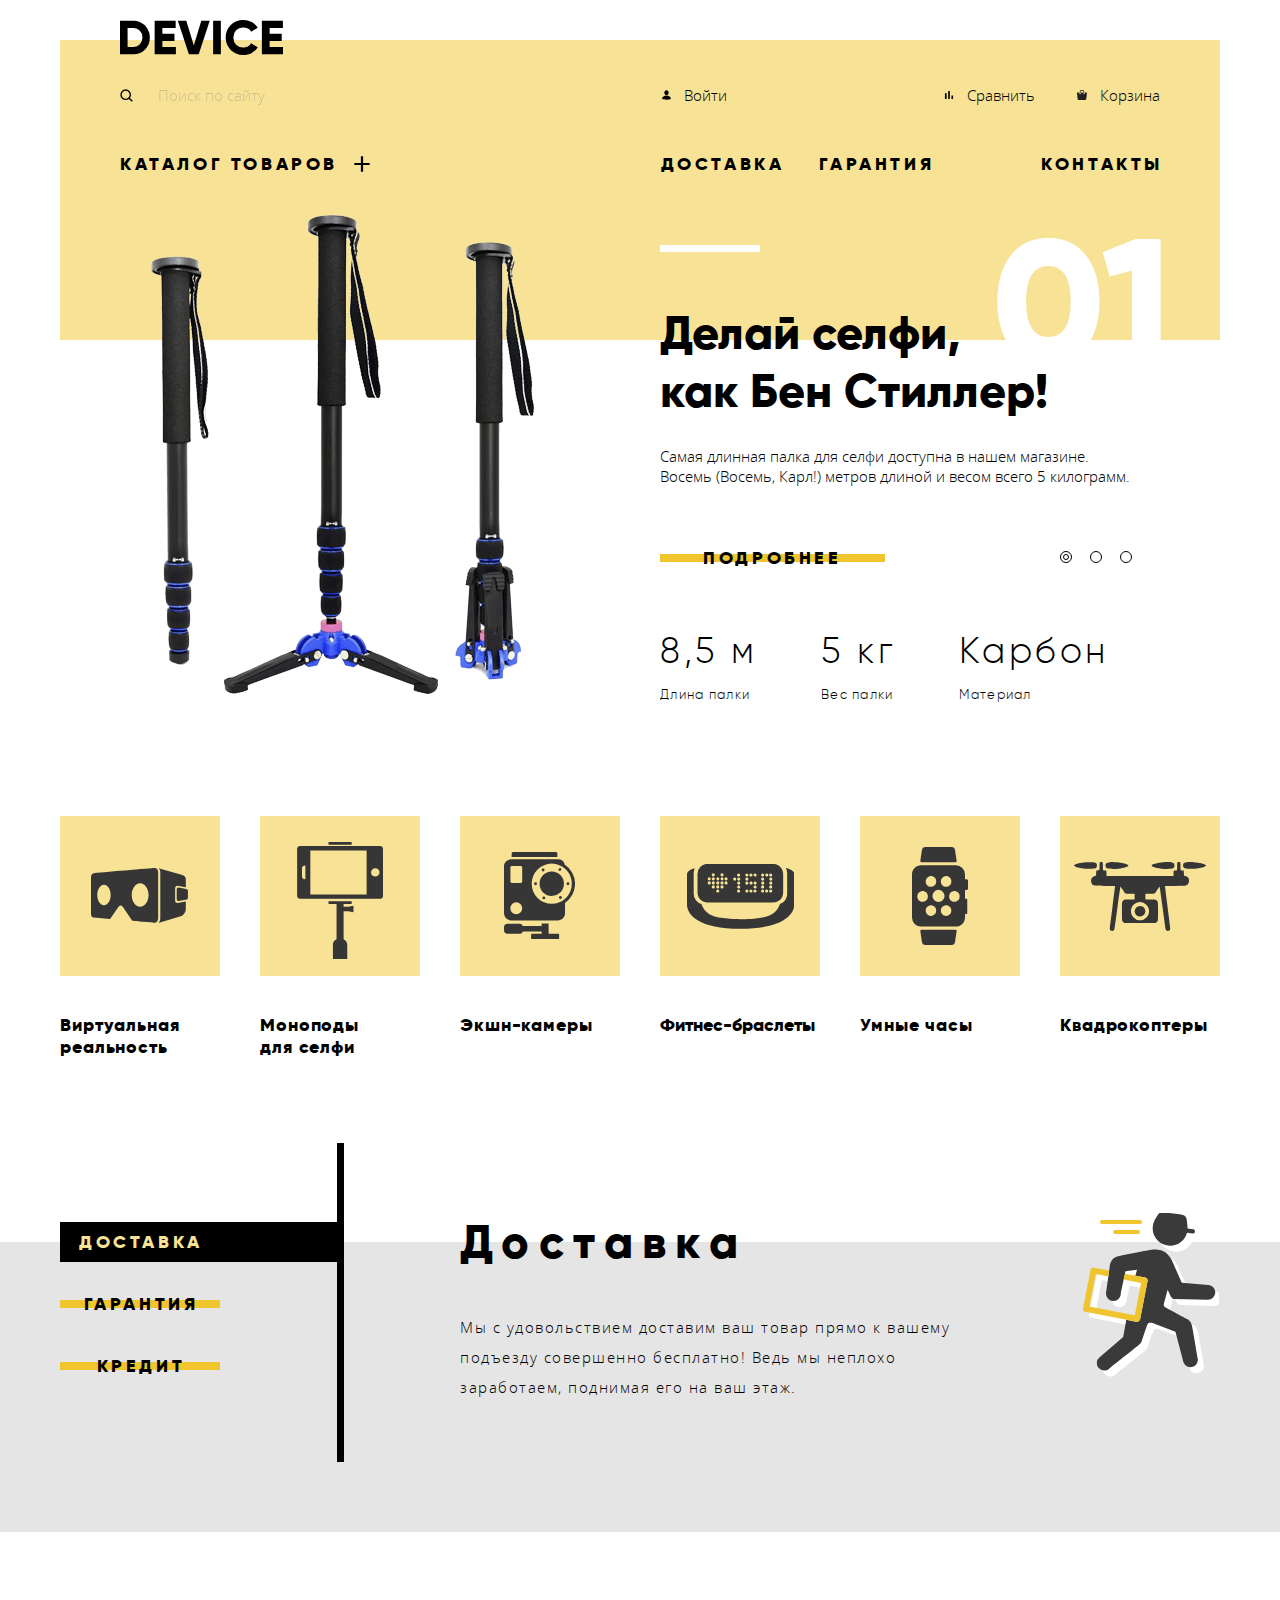
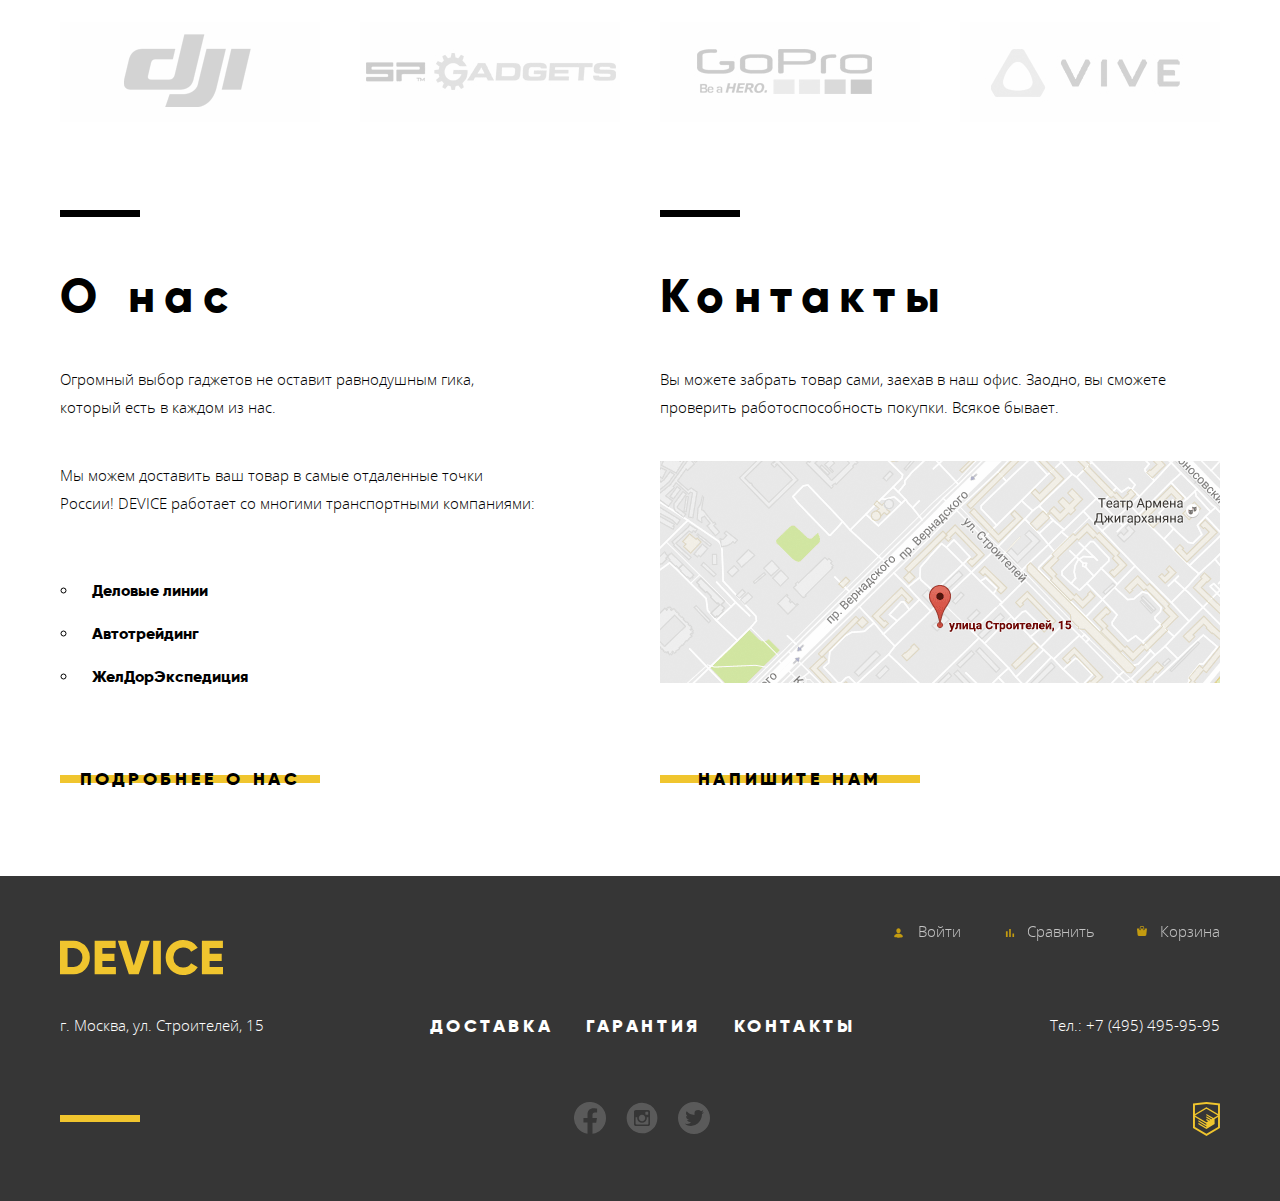
==== index.html @ b971802c "Меняет состояния и позиционирование ссылок профиля" ====
<!DOCTYPE html>
<html class="page" lang="ru">

<head>
  <meta charset="utf-8">
  <title>HTML Academy: Девайс</title>
  <link rel="stylesheet" href="css/normalize.css">
  <link rel="stylesheet" href="css/style.css">
</head>

<body class="page-body">
  <header class="main-header">
    <nav class="main-navigation container">
      <a class="main-header-logo"><svg xmlns="http://www.w3.org/2000/svg" width="163" height="35" fill="none"><path fill="#000" fill-rule="evenodd" d="M-.15.7v33.6h13.53a15.72 15.72 0 0 0 11.72-4.82 16.46 16.46 0 0 0 4.71-11.98A16.46 16.46 0 0 0 19.75 1.88 15.72 15.72 0 0 0 13.38.7H-.15zm7.73 26.21V8.09h5.8a8.65 8.65 0 0 1 6.5 2.57 9.4 9.4 0 0 1 2.5 6.84 9.4 9.4 0 0 1-2.5 6.84 8.64 8.64 0 0 1-6.5 2.57h-5.8zm34.8-5.95h12.08v-7.3H42.38V8.09h13.29V.7H34.65v33.6H55.9v-7.39H42.38v-5.95zM78.72 34.3L89.74.7H81.3l-7.5 24.72L66.3.7h-8.45l11.02 33.6h9.85zm14.4 0h7.74V.7h-7.73v33.6zm38.62-1.41a15.5 15.5 0 0 0 6.04-5.7l-6.67-3.83a7.48 7.48 0 0 1-3.16 3.02 9.87 9.87 0 0 1-4.67 1.1 9.6 9.6 0 0 1-7.17-2.73 9.91 9.91 0 0 1-2.69-7.25 9.93 9.93 0 0 1 2.69-7.25 9.6 9.6 0 0 1 7.17-2.74 9.9 9.9 0 0 1 4.64 1.08 7.59 7.59 0 0 1 3.2 3.05l6.66-3.84a15.87 15.87 0 0 0-6.09-5.69 17.42 17.42 0 0 0-8.4-2.08 17.12 17.12 0 0 0-17.6 17.47 17.12 17.12 0 0 0 17.59 17.47c2.95.03 5.86-.69 8.46-2.08zm17.88-11.93h12.08v-7.3h-12.08V8.09h13.29V.7h-21.03v33.6h21.27v-7.39h-13.53v-5.95z" clip-rule="evenodd"/></svg></a>
      <div class="main-navigation-wrapper">
        <form class="search-form" action="https://echo.htmlacademy.ru/" method="get">
          <label class="search-field" for="search-input"></label>
          <input class="search-form-input" type="search" name="search" id="search-input" placeholder="Поиск по сайту" autocomplete="on">
          <button class="search-form-button" type="submit">Найти</button>
        </form>
        <ul class="user-block">
          <li class="user-block-item"><a class="login-link" href="blank.html">Войти</a></li>
        </ul>
        <ul class="market-block">
          <li class="market-block-item"><a class="compare-link" href="blank.html">Сравнить</a></li>
          <li class="market-block-item"><a class="cart-link" href="blank.html">Корзина</a></li>
        </ul>
      </div>
      <ul class="site-navigation">
        <li class="site-navigation-item site-navigation-catalog">
          <a class="site-navigation-link" href="blank.html">Каталог товаров</a>
          <ul class="site-navigation-submenu">
            <li>
              <ul class="submenu-column">
                <li class="submenu-item"><a class="submenu-link" href="blank.html">Виртуальная реальность</a></li>
                <li class="submenu-item"><a class="submenu-link" href="catalog.html">Моноподы для селфи</a></li>
                <li class="submenu-item"><a class="submenu-link" href="blank.html">Экшн-камеры</a></li>
              </ul>
            </li>
            <li>
              <ul class="submenu-column">
                <li class="submenu-item"><a class="submenu-link" href="blank.html">Фитнес-браслеты</a></li>
                <li class="submenu-item"><a class="submenu-link" href="blank.html">Умные часы</a></li>
              </ul>
            </li>
            <li>
              <ul class="submenu-column">
                <li class="submenu-item"><a class="submenu-link" href="blank.html">Квадрокоптеры</a></li>
              </ul>
            </li>
          </ul>
        </li>
        <li class="site-navigation-item"><a class="site-navigation-link" href="blank.html">Доставка</a></li>
        <li class="site-navigation-item"><a class="site-navigation-link" href="blank.html">Гарантия</a></li>
        <li class="site-navigation-item"><a class="site-navigation-link" href="blank.html">Контакты</a></li>
      </ul>
    </nav>
  </header>
  <main>
    <h1 class="visually-hidden">Интернет-магазин «Девайс»</h1>
    <section class="promo-content container">
      <h2 class="visually-hidden">Промо-товары</h2>
      <ol class="promo-slider">
        <li class="promo-slider-item active">
          <div class="slider-image-wrapper">
            <img class="promo-slider-image slider-image-1" src="img/monopod.png" width="384" height="486" alt="Монопод для селфи чёрного цвета">
          </div>
          <div class="slider-item-info">
            <p class="promo-slider-title">Делай селфи,<br> как Бен Стиллер!</p>
            <p class="promo-slider-text">Самая длинная палка для селфи доступна в нашем магазине.<br>
              Восемь (Восемь, Карл!) метров длиной и весом всего 5 килограмм.</p>
            <a class="promo-slider-link button" href="blank.html">Подробнее</a>
            <dl class="promo-slider-specification">
              <dt class="specification-name">Длина палки</dt>
              <dd class="specification-value">8,5 м</dd>
              <dt class="specification-name">Вес палки</dt>
              <dd class="specification-value">5 кг</dd>
              <dt class="specification-name">Материал</dt> 
              <dd class="specification-value">Карбон</dd>
            </dl>
          </div>
        </li>
        <li class="promo-slider-item">
          <div class="slider-image-wrapper">
            <img class="promo-slider-image slider-image-2" src="img/fitness-tracker.png" width="345" height="485" alt="Фитнес-браслет с надписью «Я вижу, что ты снова ешь» на экране">
          </div>
          <div class="slider-item-info">
            <p class="promo-slider-title">Худеем<br> правильно!</p>
            <p class="promo-slider-text">Мотивирующие фитнес-браслеты помогут найти в себе силы<br> не пропускать занятия и соблюдать
              диету.</p>
            <a class="promo-slider-link button" href="blank.html">Подробнее</a>
            <dl class="promo-slider-specification">
              <dt class="specification-name">Без подзарядки</dt>
              <dd class="specification-value">48 часов</dd>
            </dl>
          </div>
        </li>
        <li class="promo-slider-item">
          <div class="slider-image-wrapper">
            <img class="promo-slider-image slider-image-3" src="img/quadcopter.png" width="526" height="334" alt="Квадрокоптер белого цвета оснащённый лазером">
          </div>
          <div class="slider-item-info">
            <p class="promo-slider-title">Порхает как бабочка,<br> жалит как пчела!</p>
            <p class="promo-slider-text">Этот обычный, на первый взгляд, квадрокоптер оснащен<br> мощным лазером, замаскированным под
              стандартную камеру.</p>
            <a class="promo-slider-link button" href="blank.html">Подробнее</a>
            <dl class="promo-slider-specification">
              <dt class="specification-name">Дальность полёта</dt>
              <dd class="specification-value">800 м</dd>
              <dt class="specification-name">Радиус поражения</dt>
              <dd class="specification-value">50 м</dd>
            </dl>
          </div>
        </li>
      </ol>
      <ul class="promo-slider-controls">
        <li><button class="current" type="button" aria-label="Первый слайд"></button></li>
        <li><button type="button" aria-label="Второй слайд"></button></li>
        <li><button type="button" aria-label="Третий слайд"></button></li>
      </ul>
    </section>
    <section class="categories container">
        <h2 class="visually-hidden">Категории товаров</h2>
        <ul class="categories-list">
          <li class="categories-item">
            <a class="categories-link link-vr" href="blank.html">
              <svg width="97" height="55" fill="none" xmlns="http://www.w3.org/2000/svg"><path d="M84.13 32.64V20c0-1.3 1.05-2.37 2.34-2.37l8.32 1.58v-8.19c0-2.35-1.7-3.43-4.2-4.26L67.4.18c1.62 1.39 1.9 2.04 1.9 4.4v45.2c0 2.36-.46 4.07-1.97 5.21l23.26-7.07c2.4-.83 4.2-4.21 4.2-6.57v-7.91l-8.32 1.57a2.35 2.35 0 0 1-2.34-2.37z" fill="#363636"/><path d="M95.13 20.98l-7.6-1.45c-1 0-1.82.83-1.82 1.86v9.86c0 1.03.81 1.86 1.82 1.86l7.6-1.43c1.15-.42 1.82-.83 1.82-1.86v-6.99c0-1.02-.76-1.5-1.82-1.85zM67.17 4.48c0-5.08-4.23-4.46-4.23-4.46S5.84 4.74 2.84 5.15C-.16 5.55 0 9.53 0 9.53v36.28c0 3.74 2.6 3.75 2.6 3.75l16.48 1.4L27.2 39.3s1.11-1.83 2.5-1.83c1.4 0 2.44 1.86 2.44 1.86l9.06 13.52s18.9 1.91 22.52 1.91c3.63 0 3.44-5.02 3.44-5.02V4.48zM12.98 37.2c-3.7 0-6.7-4.6-6.7-10.27 0-5.68 3-10.28 6.7-10.28s6.7 4.6 6.7 10.28c0 5.67-3 10.27-6.7 10.27zm36.16 1.43c-4.66 0-8.44-5.24-8.44-11.7 0-6.47 3.78-11.7 8.44-11.7s8.44 5.23 8.44 11.7c0 6.46-3.78 11.7-8.44 11.7z" fill="#363636"/></svg>
              Виртуальная реальность
            </a>
          </li>
          <li class="categories-item">
            <a class="categories-link link-monopod" href="catalog.html">
              <svg width="86" height="117" fill="none" xmlns="http://www.w3.org/2000/svg"><path d="M82.82 4.01H3.33A3.19 3.19 0 0 0 .14 7.2V53.6a3.19 3.19 0 0 0 3.19 3.2h79.5A3.19 3.19 0 0 0 86 53.6V7.2A3.19 3.19 0 0 0 82.82 4zM8.4 37.24h-.22a3.19 3.19 0 0 1-3.2-3.2v-7.28a3.19 3.19 0 0 1 3.2-3.18h.22v13.66zM69.62 52.4H13.34v-44h56.28v44zm8.78-17.86a4.15 4.15 0 1 1 0-8.29 4.15 4.15 0 0 1 0 8.3zM54.65 0H31.5v2.76h23.15V0zM46.6 64.86V61.9h8.05v-2.76H31.5v2.76h8.04v35.24a6.07 6.07 0 0 0-3.63 5.56V117h14.33v-14.3c0-2.5-1.5-4.63-3.63-5.56v-28h4.8l5.04 1.22v-6.71l-5.05 1.21h-4.8z" fill="#363636"/></svg>
              Моноподы<br> для селфи
            </a>
          </li>
          <li class="categories-item">
            <a class="categories-link link-camera" href="blank.html">
              <svg width="71" height="87" fill="none" xmlns="http://www.w3.org/2000/svg"><path d="M53.35 1.49c0-.74-.58-1.49-1.31-1.49H9.05c-.73 0-1.38.75-1.38 1.49v3.52h45.68V1.5zM54.2 81.8h-9.6V71.44h-6.95v2.5H18.77a3.49 3.49 0 0 0-3.18-2.15H3.56A3.59 3.59 0 0 0 0 75.31v3.02a3.55 3.55 0 0 0 3.56 3.48h12.03c1.52 0 2.8-.9 3.27-2.33h18.79v2.33h-9.52c-.53 0-1.01.44-1.01.97v3.17c0 .54.48 1.05 1.01 1.05H54.2c.53 0 .93-.51.93-1.05v-3.17c0-.53-.4-.97-.93-.97zM60.67 12.39a7.04 7.04 0 0 0-6.77-5.05H7.15A7.1 7.1 0 0 0 0 14.36v46.9a7.18 7.18 0 0 0 7.15 7.12h46.74c3.9 0 7.13-3.2 7.13-7.12V50.92a23.3 23.3 0 0 0-.36-38.52zM12.24 62.15a5.91 5.91 0 1 1 .02-11.82 5.91 5.91 0 0 1-.02 11.82zm5.96-32.6c0 .78-.64 1.42-1.42 1.42H7.84c-.78 0-1.42-.64-1.42-1.42V15.39c0-.79.64-1.43 1.42-1.43h8.94c.78 0 1.42.64 1.42 1.43v14.16zm29.56 22.3a20.1 20.1 0 0 1-20.05-20.12 20.1 20.1 0 0 1 20.05-20.12 20.1 20.1 0 0 1 20.06 20.13 20.1 20.1 0 0 1-20.06 20.12z" fill="#363636"/><path d="M47.76 43.96a12.2 12.2 0 0 0 12.19-12.23 12.2 12.2 0 0 0-12.19-12.22 12.2 12.2 0 0 0-12.19 12.22 12.2 12.2 0 0 0 12.2 12.23zM31.56 33.17a1.43 1.43 0 1 0 0-2.87 1.43 1.43 0 0 0 0 2.87zM63.96 33.17a1.43 1.43 0 1 0 0-2.87 1.43 1.43 0 0 0 0 2.87zM39.1 19.43a1.43 1.43 0 1 0 0-2.87 1.43 1.43 0 0 0 0 2.87zM56.41 46.91a1.43 1.43 0 1 0 0-2.86 1.43 1.43 0 0 0 0 2.86zM55.7 19a1.44 1.44 0 1 0 0-2.87 1.44 1.44 0 0 0 0 2.87zM39.83 47.34a1.43 1.43 0 1 0 0-2.87 1.43 1.43 0 0 0 0 2.87z" fill="#363636"/></svg>
              Экшн-камеры
            </a>
          </li>
          <li class="categories-item">
            <a class="categories-link link-fitness-tracker" href="blank.html">
              <svg width="107" height="65" fill="none" xmlns="http://www.w3.org/2000/svg"><path d="M98.97 4.07a10.4 10.4 0 0 1 1.2 4.82V30c0 4.62-3.09 8.53-7.24 9.9-1.33 4-3.78 7.86-8.05 10.44-8.68 5.23-31.12 4.83-31.2 4.83-.08 0-22.51.4-31.19-4.83a18.73 18.73 0 0 1-8.04-10.28 10.5 10.5 0 0 1-7.76-10.06V8.9c0-1.69.43-3.28 1.14-4.69C4.17 5.1 0 6.92 0 10.43v29.99c0 10.25 11.84 24.43 53.66 24.43 41.82 0 53.65-14.18 53.65-24.43V10.43c0-3.68-4.57-5.49-8.34-6.36z" fill="#363636"/><path d="M20.56 38.46h65.52c5.57 0 10.08-4.51 10.08-10.08V9.93c0-5.56-4.51-10.07-10.08-10.07H20.56A10.08 10.08 0 0 0 10.5 9.93v18.45c0 5.57 4.5 10.08 10.07 10.08zm63.13-29a1.57 1.57 0 1 1 0 3.15 1.57 1.57 0 0 1 0-3.14zm0 4.05a1.57 1.57 0 1 1 0 3.13 1.57 1.57 0 0 1 0-3.13zm0 4.04a1.57 1.57 0 1 1 0 3.13 1.57 1.57 0 0 1 0-3.13zm0 3.82a1.57 1.57 0 1 1 0 3.14 1.57 1.57 0 0 1 0-3.14zm0 4.04a1.57 1.57 0 1 1 0 3.14 1.57 1.57 0 0 1 0-3.14zM79.66 9.47a1.57 1.57 0 1 1 0 3.13 1.57 1.57 0 0 1 0-3.13zm0 15.94a1.57 1.57 0 1 1 0 3.14 1.57 1.57 0 0 1 0-3.14zM75.62 9.47a1.57 1.57 0 1 1 0 3.14 1.57 1.57 0 0 1 0-3.14zm0 4.04a1.57 1.57 0 1 1 0 3.14 1.57 1.57 0 0 1 0-3.14zm0 4.04a1.57 1.57 0 1 1 0 3.13 1.57 1.57 0 0 1 0-3.13zm0 3.82a1.57 1.57 0 1 1 0 3.14 1.57 1.57 0 0 1 0-3.14zm0 4.04a1.57 1.57 0 1 1 0 3.14 1.57 1.57 0 0 1 0-3.14zM67.96 9.47a1.57 1.57 0 1 1 0 3.13 1.57 1.57 0 0 1 0-3.13zm0 8.08a1.57 1.57 0 1 1 0 3.13 1.57 1.57 0 0 1 0-3.13zm0 3.88a1.57 1.57 0 1 1 0 3.13 1.57 1.57 0 0 1 0-3.13zm0 3.98a1.57 1.57 0 1 1 0 3.14 1.57 1.57 0 0 1 0-3.14zM63.94 9.47a1.57 1.57 0 1 1 0 3.14 1.57 1.57 0 0 1 0-3.14zm0 8.08a1.57 1.57 0 1 1 0 3.13 1.57 1.57 0 0 1 0-3.13zm0 7.86a1.57 1.57 0 1 1 0 3.14 1.57 1.57 0 0 1 0-3.14zM59.89 9.47a1.57 1.57 0 1 1 0 3.14 1.57 1.57 0 0 1 0-3.14zm0 4.04a1.57 1.57 0 1 1 0 3.14 1.57 1.57 0 0 1 0-3.14zm0 4.04a1.57 1.57 0 1 1 0 3.14 1.57 1.57 0 0 1 0-3.14zm0 7.86a1.57 1.57 0 1 1 0 3.14 1.57 1.57 0 0 1 0-3.14zm-8.3-15.94a1.57 1.57 0 1 1 0 3.14 1.57 1.57 0 0 1 0-3.14zm0 4.04a1.57 1.57 0 1 1 0 3.13 1.57 1.57 0 0 1 0-3.13zm0 4.04a1.57 1.57 0 1 1 0 3.13 1.57 1.57 0 0 1 0-3.13zm0 3.88a1.57 1.57 0 1 1 .01 3.13 1.57 1.57 0 0 1 0-3.13zm0 3.98a1.57 1.57 0 1 1 0 3.14 1.57 1.57 0 0 1 0-3.14zm-4.03-11.9a1.57 1.57 0 1 1 0 3.13 1.57 1.57 0 0 1 0-3.13zm-8.5-.21a1.57 1.57 0 1 1 0 3.14 1.57 1.57 0 0 1 0-3.15zm0 4.03a1.57 1.57 0 1 1 0 3.14 1.57 1.57 0 0 1 0-3.14zm-4.04-8.08a1.57 1.57 0 1 1 0 3.14 1.57 1.57 0 0 1 0-3.14zm0 4.04a1.57 1.57 0 1 1 0 3.14 1.57 1.57 0 0 1 0-3.13zm0 4.04a1.57 1.57 0 1 1 0 3.14 1.57 1.57 0 0 1 0-3.14zm0 4.04a1.57 1.57 0 1 1 0 3.14 1.57 1.57 0 0 1 0-3.14zm-4.26-8.08a1.57 1.57 0 1 1 0 3.14 1.57 1.57 0 0 1 0-3.13zm0 4.04a1.57 1.57 0 1 1 0 3.14 1.57 1.57 0 0 1 0-3.14zm0 4.04a1.57 1.57 0 1 1 0 3.14 1.57 1.57 0 0 1 0-3.14zm0 4.04a1.57 1.57 0 1 1 0 3.14 1.57 1.57 0 0 1 0-3.14zM26.3 9.25a1.57 1.57 0 1 1 0 3.15 1.57 1.57 0 0 1 0-3.15zm0 4.04a1.57 1.57 0 1 1 0 3.15 1.57 1.57 0 0 1 0-3.15zm0 4.04a1.57 1.57 0 1 1 0 3.14 1.57 1.57 0 0 1 0-3.14zm0 4.04a1.57 1.57 0 1 1 0 3.15 1.57 1.57 0 0 1 0-3.15zm-4.04-8.08a1.57 1.57 0 1 1 0 3.15 1.57 1.57 0 0 1 0-3.15zm0 4.04a1.57 1.57 0 1 1 0 3.14 1.57 1.57 0 0 1 0-3.14z" fill="#363636"/></svg>
              Фитнес-браслеты
            </a>
          </li>
          <li class="categories-item">
            <a class="categories-link link-smart-watch" href="blank.html">
              <svg width="56" height="98" fill="none" xmlns="http://www.w3.org/2000/svg"><path d="M54.5 32.2h-1.52v-4.64a9.16 9.16 0 0 0-9.08-9.19H9.08c-5 0-9.08 4.13-9.08 9.19v42.86a9.16 9.16 0 0 0 9.08 9.19H43.9c5 0 9.08-4.13 9.08-9.19v-3.41h1.52c.41 0 .75-.34.75-.76V52.47a.76.76 0 0 0-.76-.77h-1.51v-8.79h1.52c.83 0 1.5-.68 1.5-1.53v-7.65c0-.84-.67-1.53-1.5-1.53zm-20.42-3.11c2.93 0 5.3 2.4 5.3 5.36a5.33 5.33 0 0 1-5.3 5.35c-2.92 0-5.3-2.4-5.3-5.35a5.33 5.33 0 0 1 5.3-5.36zm-15.13 0c2.92 0 5.3 2.4 5.3 5.36a5.33 5.33 0 0 1-5.3 5.35c-2.93 0-5.3-2.4-5.3-5.35a5.33 5.33 0 0 1 5.3-5.36zM5.3 49.39a5.33 5.33 0 0 1 5.3-5.35c2.92 0 5.3 2.4 5.3 5.36a5.33 5.33 0 0 1-5.3 5.36c-2.93 0-5.3-2.4-5.3-5.36zm13.64 19.5c-2.92 0-5.3-2.4-5.3-5.35a5.33 5.33 0 0 1 5.3-5.36c2.93 0 5.3 2.4 5.3 5.36a5.33 5.33 0 0 1-5.3 5.35zm1.5-19.9a6.09 6.09 0 0 1 6.05-6.12 6.09 6.09 0 0 1 6.06 6.12 6.09 6.09 0 0 1-6.06 6.13 6.1 6.1 0 0 1-6.05-6.13zm13.64 19.9c-2.92 0-5.3-2.4-5.3-5.35a5.33 5.33 0 0 1 5.3-5.36c2.93 0 5.3 2.4 5.3 5.36a5.33 5.33 0 0 1-5.3 5.35zm8.3-14.13c-2.92 0-5.3-2.4-5.3-5.36a5.33 5.33 0 0 1 5.3-5.36c2.93 0 5.3 2.4 5.3 5.36a5.33 5.33 0 0 1-5.3 5.36zM9.65 15.31h33.68c.85 0 1.44-.68 1.3-1.51l-1.6-10.77A3.68 3.68 0 0 0 39.5 0H13.47a3.68 3.68 0 0 0-3.51 3.03L8.34 13.8c-.12.83.46 1.51 1.3 1.51zM43.33 82.67H9.65c-.85 0-1.43.68-1.3 1.52l1.6 10.76a3.68 3.68 0 0 0 3.52 3.03h26.04a3.68 3.68 0 0 0 3.51-3.02l1.62-10.77a1.28 1.28 0 0 0-1.3-1.52z" fill="#363636"/></svg>
              Умные часы
            </a>
          </li>
          <li class="categories-item">
            <a class="categories-link link-quadcopter" href="blank.html">
              <svg width="132" height="69" fill="none" xmlns="http://www.w3.org/2000/svg"><path d="M12.05.26C6.51.75 1.84 1.86.58 2.93c-.73.62-.73.62-.24 1.16C1 4.8 4.06 5.73 7.6 6.32c4 .67 12.51.7 13.72.05 1.22-.66 1.63-1.41 1.63-2.98 0-1.62-.62-2.41-2.22-2.85C19.27.15 14.94 0 12.05.26zM25.77.49c-.13.28-.25 2.1-.25 4.11 0 4.06.15 3.78-2.2 3.93l-1.03.08-.13 2.54-.12 2.55-1.2.28c-2.57.67-3.99 2.6-3.78 5.3.13 1.92 1.03 3.34 2.58 4.08 1.1.52 1.47.54 11.24.54 5.55 0 10.14.08 10.19.18.05.13-1.1 9.4-2.58 20.64-1.44 11.23-2.68 21-2.7 21.67C35.72 68 36.6 69 38.12 69c1.24 0 2.01-.64 2.32-1.9.13-.52 1.5-10.34 3.02-21.83a727.78 727.78 0 0 1 2.94-20.86c.1 0 1.08 1.4 2.2 3.13 2.93 4.63 2.4 4.32 7.63 4.32h4.36v5.63l-5.14.08c-4.72.07-5.2.12-5.88.61-1.57 1.16-1.62 1.42-1.62 10.98 0 9.53.02 9.79 1.52 11.05l.85.7H81.7l.85-.7c1.5-1.26 1.52-1.52 1.52-11.05 0-9.56-.05-9.82-1.63-10.98-.67-.49-1.16-.54-5.88-.61l-5.13-.08v-5.63h4.36c5.23 0 4.7.3 7.63-4.32a25.53 25.53 0 0 1 2.2-3.13c.07 0 1.42 9.4 2.94 20.86 1.52 11.5 2.89 21.31 3.01 21.83.31 1.26 1.09 1.9 2.33 1.9 1.52 0 2.4-1 2.34-2.62-.02-.67-1.26-10.44-2.7-21.67a903 903 0 0 1-2.58-20.64c.05-.1 4.64-.18 10.19-.18 9.77 0 10.13-.02 11.24-.54 1.55-.74 2.45-2.16 2.58-4.08a4.75 4.75 0 0 0-3.8-5.3L110 13.7l-.13-2.55-.13-2.54-1.03-.08c-2.34-.15-2.2.13-2.2-3.93 0-2-.12-3.83-.25-4.11-.2-.36-.54-.49-1.37-.49-.61 0-1.23.13-1.42.3-.2.21-.3 1.47-.3 3.94 0 2.47-.1 3.73-.31 3.93-.18.18-.9.31-1.65.31-1.63 0-1.66.05-1.66 3.11v2.29H32.48v-2.29c0-3.06-.02-3.1-1.65-3.1-.75 0-1.47-.14-1.65-.32-.2-.2-.31-1.46-.31-3.93s-.1-3.73-.3-3.93C28.37.13 27.75 0 27.13 0c-.82 0-1.16.13-1.37.49zM68.62 40.6c2.89.9 5.39 3.4 6.16 6.17.44 1.54.31 4.21-.28 5.78a10.23 10.23 0 0 1-4.57 4.94c-1.29.64-1.75.71-3.92.71-2.16 0-2.63-.07-3.92-.71a10.22 10.22 0 0 1-4.56-4.94c-.6-1.57-.73-4.24-.29-5.78a9.58 9.58 0 0 1 6.06-6.17 7.56 7.56 0 0 1 5.32 0z" fill="#363636"/><path d="M63.8 44.44c-2.04.92-3.51 3.65-3.07 5.73a5.43 5.43 0 0 0 8 3.7 5.3 5.3 0 0 0 2.44-5.78 5.38 5.38 0 0 0-5.16-4.14c-.64 0-1.62.23-2.22.49zM36.1.15c-3.93.67-4.52 1.14-4.52 3.45 0 1.82.46 2.41 2.27 2.95 1.55.47 7.17.52 10.5.13 6.86-.82 11.32-2.54 9.7-3.75-1.27-.9-4.9-1.88-9.06-2.39-2.47-.3-8-.54-8.9-.39zM89.48.26c-6.31.59-11.86 2.08-11.86 3.18 0 1.73 7.84 3.47 15.63 3.5 5.8 0 7.2-.64 7.2-3.34 0-1.83-.62-2.62-2.38-3.09C96.42.11 92.4 0 89.48.26zM112.78.28c-1.78.23-3.02.77-3.43 1.5-.4.76-.31 2.9.15 3.57.93 1.3 1.65 1.46 7.07 1.46 3.66 0 5.8-.13 7.87-.49 3.53-.59 6.6-1.51 7.24-2.23.5-.54.5-.54-.23-1.16-1.34-1.13-5.96-2.18-11.92-2.67-3.48-.29-4.48-.29-6.75.02z" fill="#363636"/></svg>
              Квадрокоптеры
            </a>
          </li>
        </ul>
    </section>
    <section class="services">
        <div class="services-inner">
          <h2 class="visually-hidden">Услуги</h2>
          <ul class="services-slider">
            <li class="services-slider-item item-delivery active">
              <h3 class="service-title content-title">Доставка</h3>
              <p class="service-description">Мы с удовольствием доставим ваш товар прямо к вашему <br> подъезду совершенно
                бесплатно! Ведь мы неплохо <br> заработаем, поднимая его на ваш этаж.</p>
            </li>
            <li class="services-slider-item item-warranty">
              <h3 class="service-title content-title">Гарантия</h3>
              <p class="service-description">Если из-за возгорания купленного у нас товара у вас сгорит дом — не
                переживайте, мы выдадим вам новый.<br> Товар, не дом, конечно же.</p>
            </li>
            <li class="services-slider-item item-credit">
              <h3 class="service-title content-title">Кредит</h3>
              <p class="service-description">Залезть в долговую яму стало проще! Кредитные консультанты подберут для вас
                наиболее выгодные<br> условия кредита. Выгодные для нашего банка, разумеется.</p>
            </li>
          </ul>
          <ul class="services-controls">
            <li class="services-controls-item controls-item-current"><button class="button services-controls-button" type="button">Доставка</button></li>
            <li class="services-controls-item"><button class="button services-controls-button" type="button">Гарантия</button></li>
            <li class="services-controls-item"><button class="button services-controls-button" type="button">Кредит</button></li>
          </ul>
        </div>
    </section>
    <section class="brands">
      <div class="container">
        <h2 class="visually-hidden">Производители</h2>
        <ul class="brands-list">
          <li class="brands-item"><a class="brands-link" href="https://www.dji.com"><img src="img/logo-dgi.png" width="260" height="100" alt="Перейти на сайт компании DJI"></a></li>
          <li class="brands-item"><a class="brands-link" href="http://www.sp-gadgets.com"><img src="img/logo-spgadget.png" width="260" height="100" alt="Перейти на сайт компании SP Gadgets"></a></li>
          <li class="brands-item"><a class="brands-link" href="https://gopro.ru"><img src="img/logo-gopro.png" width="260" height="100" alt="Перейти на сайт компании Go Pro"></a></li>
          <li class="brands-item"><a class="brands-link" href="https://www.vive.com"><img src="img/logo-vive.png" width="260" height="100" alt="Перейти на сайт компании Vive"></a></li>
        </ul>
      </div>
    </section>
    <div class="container index-content">
      <section class="about-us">
        <h2 class="about-us-title content-title">О нас</h2>
        <p class="about-us-info">Огромный выбор гаджетов не оставит равнодушным гика,<br> который есть в каждом из нас.</p>
        <p class="about-us-info">Мы можем доставить ваш товар в самые отдаленные точки<br> России! DEVICE работает со многими транспортными
          компаниями:</p>
        <ul class="about-us-list content-list">
          <li class="about-us-list-item">Деловые линии</li>
          <li class="about-us-list-item">Автотрейдинг</li>
          <li class="about-us-list-item">ЖелДорЭкспедиция</li>
        </ul>
        <a class="about-us-link button" href="blank.html">Подробнее о нас</a>
      </section>
      <section class="contacts">
        <h2 class="contacts-title content-title">Контакты</h2>
        <p class="contacts-info">Вы можете забрать товар сами, заехав в наш офис. Заодно, вы сможете проверить работоспособность покупки. Всякое
          бывает.</p>
        <a class="contacts-map-link" href="https://goo.gl/maps/GNsko2cCmwdUMsfz7">
          <img class="contacts-map-image" src="img/map-image.png" width="560" height="222" alt="Офис компании на карте: город Москва, улица Строителей, 15"></a>
        <a class="contacts-link button" href="blank.html">Напишите нам</a>
      </section>
    </div>
  </main>
  <footer class="page-footer main-footer">
    <div class="container">
      <a class="main-footer-logo"><svg xmlns="http://www.w3.org/2000/svg" width="163" height="35" fill="none"><path fill="#000" fill-rule="evenodd" d="M-.15.7v33.6h13.53a15.72 15.72 0 0 0 11.72-4.82 16.46 16.46 0 0 0 4.71-11.98A16.46 16.46 0 0 0 19.75 1.88 15.72 15.72 0 0 0 13.38.7H-.15zm7.73 26.21V8.09h5.8a8.65 8.65 0 0 1 6.5 2.57 9.4 9.4 0 0 1 2.5 6.84 9.4 9.4 0 0 1-2.5 6.84 8.64 8.64 0 0 1-6.5 2.57h-5.8zm34.8-5.95h12.08v-7.3H42.38V8.09h13.29V.7H34.65v33.6H55.9v-7.39H42.38v-5.95zM78.72 34.3L89.74.7H81.3l-7.5 24.72L66.3.7h-8.45l11.02 33.6h9.85zm14.4 0h7.74V.7h-7.73v33.6zm38.62-1.41a15.5 15.5 0 0 0 6.04-5.7l-6.67-3.83a7.48 7.48 0 0 1-3.16 3.02 9.87 9.87 0 0 1-4.67 1.1 9.6 9.6 0 0 1-7.17-2.73 9.91 9.91 0 0 1-2.69-7.25 9.93 9.93 0 0 1 2.69-7.25 9.6 9.6 0 0 1 7.17-2.74 9.9 9.9 0 0 1 4.64 1.08 7.59 7.59 0 0 1 3.2 3.05l6.66-3.84a15.87 15.87 0 0 0-6.09-5.69 17.42 17.42 0 0 0-8.4-2.08 17.12 17.12 0 0 0-17.6 17.47 17.12 17.12 0 0 0 17.59 17.47c2.95.03 5.86-.69 8.46-2.08zm17.88-11.93h12.08v-7.3h-12.08V8.09h13.29V.7h-21.03v33.6h21.27v-7.39h-13.53v-5.95z" clip-rule="evenodd"/></svg></a>
      <ul class="user-block main-footer-user-block">
        <li class="user-block-item"><a class="login-link" href="blank.html">Войти</a></li>
      </ul>
      <ul class="market-block main-footer-market-block">
        <li class="market-block-item"><a class="compare-link" href="blank.html">Сравнить</a></li>
        <li class="market-block-item"><a class="cart-link" href="blank.html">Корзина</a></li>
      </ul>
      <p class="footer-address">г. Москва, ул. Строителей, 15</p>
      <ul class="footer-navigation">
        <li class="footer-navigation-item"><a class="footer-navigation-link" href="blank.html">Доставка</a></li>
        <li class="footer-navigation-item"><a class="footer-navigation-link" href="blank.html">Гарантия</a></li>
        <li class="footer-navigation-item"><a class="footer-navigation-link" href="blank.html">Контакты</a></li>
      </ul>
      <a class="footer-phone" href="tel:+74954959595">Тел.: +7 (495) 495-95-95</a>
      <ul class="footer-social">
        <li class="footer-social-item"><a class="footer-social-link social-link-facebook" href="https://www.facebook.com/htmlacademy"><span class="visually-hidden">Фейсбук</span></a></li>
        <li class="footer-social-item"><a class="footer-social-link social-link-instagram" href="https://www.instagram.com/htmlacademy"><span class="visually-hidden">Инстаграм</span></a></li>
        <li class="footer-social-item"><a class="footer-social-link social-link-twitter" href="https://twitter.com/htmlacademy_ru"><span class="visually-hidden">Твитер</span></a></li>
      </ul>
      <p class="footer-copyright">
        <a class="footer-copyright-link" href="https://htmlacademy.ru/intensive/htmlcss"><img class="footer-copyright-image" src="img/logo-html-academy.svg" width="27" height="34" alt="Логотип HTML Academy"></a>
      </p>
    </div>
  </footer>
  <section class="modal-map modal">
    <h2 class="visually-hidden">Как до нас добраться</h2>
    <iframe src="https://www.google.com/maps/embed?pb=!1m18!1m12!1m3!1d2249.1125488779976!2d37.52742931592807!3d55.687030980535816!2m3!1f0!2f0!3f0!3m2!1i1024!2i768!4f13.1!3m3!1m2!1s0x46b54cf65f5c8955%3A0x694710ccd55501e!2z0YPQuy4g0KHRgtGA0L7QuNGC0LXQu9C10LksIDE1LCDQnNC-0YHQutCy0LAsIDExOTMxMQ!5e0!3m2!1sru!2sru!4v1602506945218!5m2!1sru!2sru" width="960" height="560" aria-hidden="false" tabindex="0" title="Офис компании на карте: город Москва, улица Строителей, 15"></iframe>
    <button class="modal-close" type="button" aria-label="Закрыть" title="Закрыть"></button>
  </section>
  <section class="modal-feedback modal">
    <h2 class="visually-hidden">Обратная связь</h2>
    <form action="https://echo.htmlacademy.ru" class="feedback-form">
      <p class="feedback-item">
        <label class="feedback-name-field" for="feedback-name">Ваше имя:
          <input class="feedback-input" id="feedback-name" name="name" type="text" placeholder="Имя Фамилия">
        </label>
        <label class="feedback-email-field" for="feedback-email">Ваш e-mail:
          <input class="feedback-input" id="feedback-email" name="e-mail" type="email" placeholder="email@example.com">
        </label>
      </p>
      <p class="feedback-item">
        <label class="feedback-textarea-field" for="feedback-message">Текст письма:
          <textarea class="feedback-textarea" name="message" id="feedback-message" placeholder="В свободной форме"></textarea>
        </label>
      </p>
      <button class="button button-submit" type="submit">Отправить</button>
    </form>
    <button class="modal-close" type="button" aria-label="Закрыть" title="Закрыть"></button>
  </section>
</body>

</html>
---- css/style.css ----
@font-face {
  font-family: 'Open Sans';
  font-style: normal;
  font-weight: 300;
  src: local('Open Sans'), local('Open Sans Light'),
  url(../fonts/opensanslight.woff2) format('woff2'),
  url(../fonts/opensanslight.woff) format('woff');
}

@font-face {
  font-family: 'Open Sans';
  font-style: normal;
  font-weight: 400;
  src: local('Open Sans'), local('Open Sans Regular'),
  url(../fonts/opensans.woff2) format('woff2'),
  url(../fonts/opensans.woff) format('woff');
}

@font-face {
  font-family: 'Gilroy';
  font-style: normal;
  font-weight: 300;
  src: local('Gilroy'), local('Gilroy-Light'),
  url(../fonts/gilroylight.woff2) format('woff2'),
  url(../fonts/gilroylight.woff) format('woff');
}

@font-face {
  font-family: 'Gilroy';
  font-style: normal;
  font-weight: 800;
  src: local('Gilroy'), local('Gilroy-ExtraBold'),
  url(../fonts/gilroyextrabold.woff2) format('woff2'),
  url(../fonts/gilroyextrabold.woff) format('woff');
}

:root {
  --basic-black: #000000;
  --basic-dark: #363636;
  --basic-white: #ffffff;
  --basic-grey: #464646;
  --basic-half-grey: #7e7e7e;
  --basic-grey-light: #e5e5e5;
  --special-yellow: #f7e296;
  --special-green: #91c92f;
  --special-yellow-dark: #f0c52e;
  --special-pink: #f6dada;
  --special-black-active: rgba(0, 0, 0, .3);
  --special-black-scale: rgba(0, 0, 0, .2);
  --special-black-shadow: rgba(0, 0, 0, 0.15);
  --special-grey: #ebebeb;
  --special-grey-toggle: #c4c4c4;
  --special-grey-hover: #d9d9d9;
  --special-grey-light: #dcdcdc;
  --special-grey-input: #f2f2f2;
  --font-family-gilroy: 'Gilroy', 'Arial', sans-serif;
  --font-family-opensans: 'Open Sans', 'Arial', sans-serif;
}

.visually-hidden {
  position: absolute;
  width: 1px;
  height: 1px;
  margin: -1px;
  border: 0;
  padding: 0;
  white-space: nowrap;
  clip-path: inset(100%);
  clip: rect(0, 0, 0, 0);
  overflow: hidden;
}

.page {
  height: 100%; 
}

.page-body {
  display: grid;
  grid-template-rows: min-content 1fr min-content;
  align-content: start;
  min-width: 1200px;
  max-width: 100%;
  min-height: 100%;
  margin: 0;
  padding: 0;
  font-family: var(--font-family-opensans);
  font-weight: 300;
  font-size: 15px;
  line-height: 28px;
  color: var(--basic-black);
  background-color: var(--basic-white);
}

a {
  text-decoration: none;
  color: inherit;
}

img {
  display: block;
  max-width: 100%;
  height: auto;
}

.container {
  width: 1160px;
  margin: 0 auto;
  padding: 0 20px;
}

.content-title {
  margin: 0;
  font-family: var(--font-family-gilroy);
  font-weight: 800;
  font-size: 47px;
  line-height: 58px;
  letter-spacing: 0.2em;
}

.content-list {
  margin: 0;
  padding: 0;
  font-family: var(--font-family-gilroy);
  font-weight: 800;
  font-size: 16px;
}

.active {
  display: block;
}

.main-navigation {
  padding: 0;
  padding-top: 20px;
  padding-bottom: 31px;
  background: linear-gradient(var(--basic-white) 40px, var(--special-yellow) 40px);
}

.inner-page .main-header {
  margin-bottom: 34px;
}

.inner-page .main-navigation {
  padding-bottom: 48px;
}

.main-navigation-wrapper {
  display: flex;
  align-items: center;
  padding: 0 60px;
}

.main-header-logo {
  display: block;
  width: 163px;
  height: 35px;
  margin-left: 60px;
  margin-bottom: 15px;
}

.main-header-logo[href]:hover,
.main-header-logo[href]:focus,
.main-footer-logo[href]:hover,
.main-footer-logo[href]:focus {
  opacity: 0.6;
}

.main-header-logo[href]:active,
.main-footer-logo[href]:active {
  opacity: 0.3;
}

.site-navigation {
  display: flex;
  justify-content: flex-end;
  flex-wrap: wrap;
  margin: 0;
  margin-top: 30px;
  padding: 0 60px;
  padding-right: 57px;
  list-style: none;
  text-transform: uppercase;
}

.site-navigation-item {
  margin-left: 35px;
}

.site-navigation-item:last-child {
  margin-left: 107px;
}

.site-navigation-catalog {
  position: relative;
  margin-right: auto;
  margin-left: 0;
  z-index: 2;
}

.site-navigation-catalog a {
  position: relative;
  padding-right: 38px;
}

.site-navigation-catalog .site-navigation-link::after {
  content: '';
  position: absolute;
  right: 0;
  width: 22px;
  height: 100%;
  background-image: url(../img/icon-plus.svg);
  background-repeat: no-repeat;
  background-position: 0 6px;
}

.site-navigation-submenu {
  position: absolute;
  left: -60px;
  width: 1040px;
  display: none;
  grid-template-columns: repeat(3, max-content);
  min-height: 134px;
  padding: 0  60px;
  padding-top: 9px;
  line-height: 20px;
  list-style: none;
  text-transform: none;
  background-color: var(--special-yellow);
}

.submenu-column {
  padding: 0;
  list-style: none;
}

.submenu-item {
  margin-right: 64px;
  margin-bottom: 16px;
}

.site-navigation-catalog:focus-within .site-navigation-submenu,
.site-navigation-catalog:hover .site-navigation-submenu,
.site-navigation-link:hover + .site-navigation-submenu,
.site-navigation-link:focus + .site-navigation-submenu  {
  display: grid;
}

.site-navigation-link {
  font-family: var(--font-family-gilroy);
  font-size: 18px;
  line-height: 22px;
  font-weight: 800;
  letter-spacing: 0.2em;
}

.site-navigation-link[href]:hover,
.site-navigation-link[href]:focus,
.submenu-link[href]:hover,
.submenu-link[href]:focus {
  opacity: 0.6;
}

.site-navigation-link[href]:active,
.submenu-link[href]:active  {
  opacity: 0.3;
}

.search-form {
  display: flex;
  min-height: 50px;
  margin-right: auto;
}

.search-form-input {
  width: 360px;
  padding: 0;
  padding-left: 38px;
  border: 0;
  outline: none;
  font-family: var(--font-family-opensans);
  font-weight: 300;
  font-size: 15px;
  line-height: 20px;
  color: var(--basic-black);
  background-color: transparent;
  opacity: 0.3;
}

.search-field {
  position: relative;
  min-height: 50px;
}

.search-field::before {
  content: '';
  position: absolute;
  top: 0;
  left: 0;
  width: 38px;
  height: 100%;
  background-image: url(../img/icon-search.svg);
  background-repeat: no-repeat;
  background-position: 0 center;
}

.search-form-input:hover {
  opacity: 0.6;
}

.search-form:focus-within .search-form-input {
  border-bottom: 2px solid var(--basic-black);
  opacity: 1;
}

.search-form-button {
  width: 80px;
  font-family: var(--font-family-opensans);
  font-weight: 300;
  font-size: 15px;
  line-height: 20px;
  text-transform: uppercase;
  border: 2px solid var(--basic-black);
  outline: none;
  background-color: transparent;
  opacity: 0;
  cursor: pointer;
}

.search-form-input:focus ~ .search-form-button,
.search-form-button:focus,
.search-form-button:active {
  opacity: 1;;
}

.search-form-button:hover,
.search-form-button:focus {
  color: var(--basic-white);
  background-color: var(--basic-black);
}

.search-form-button:active {
  color: var(--basic-grey);
  background-color: var(--basic-black);
}

.user-block,
.market-block {
  display: flex;
  flex-wrap: wrap;
  margin: 0;
  padding: 0;
  line-height: 20px;
  list-style: none;
}

.user-block-item:not(:last-child) {
  margin-right: 20px;
}

.inner-page .user-block {
  margin-right: 63px;
}

.user-block {
  justify-content: space-between;
  margin-right: 214px;
}

.logout-link {
  padding: 0;
  opacity: 0.3;
}

.market-block {
  justify-content: space-between;
  justify-self: end;
  width: 219px;
}

.user-block .login-link,
.user-block .profile-link,
.market-block a {
  position: relative;
  padding-left: 26px; 
}

.user-block .login-link::before,
.user-block .profile-link::before,
.market-block a::before {
  content: '';
  position: absolute;
  left: 0;
  width: 26px;
  height: 100%;
  background-repeat: no-repeat;
}

.login-link::before,
.profile-link::before {
  background-image: url(../img/icon-user.svg);
  background-position: 4px center;
}

.compare-link::before {
  background-image: url(../img/icon-chart.svg);
  background-position: 3px center;
}

.cart-link::before {
  background-image: url(../img/icon-cart.svg);
  background-position: 3px center;
}

.main-footer .login-link::before,
.main-footer .profile-link::before {
  background-image: url(../img/icon-user-yellow.svg);
  background-position: 0 5px;
}

.main-footer .compare-link::before {
  background-image: url(../img/icon-chart-yellow.svg);
  background-position: 4px 7px;
}

.main-footer .cart-link::before {
  background-image: url(../img/icon-cart-yellow.svg);
  background-position: 3px center;
}

.user-block a:hover,
.user-block a:focus,
.market-block a:hover,
.market-block a:focus {
  opacity: 0.6;
}

.user-block a:active,
.market-block a:active {
  opacity: 0.3;
}

.promo-content {
  position: relative;
  margin-bottom: 96px;
}

.promo-slider {
  display: grid;
  padding: 0;
  margin: 0;
  list-style: none;
}

.promo-slider-controls {
  position: absolute;
  bottom: 150px;
  right: 108px;
  z-index: 10;
  display: flex;
  justify-content: space-between;
  width: 72px;
  margin: 0;
  padding: 0;
  list-style: none;
}

.promo-slider-controls button {
  position: relative;
  padding: 0;
  width: 12px;
  height: 12px;
  background-color: transparent;
  border: 1px solid var(--basic-black);
  border-radius: 50%;
  cursor: pointer;
}

.promo-slider-controls .current::before {
  content: '';
  position: absolute;
  top: 50%;
  left: 50%;
  width: 4px;
  height: 4px;
  border: 1px solid var(--basic-black);
  border-radius: 50%;
  transform: translate(-50%, -50%);
}

.promo-slider-item {
  position: relative;
  display: grid;
  grid-row: 1/-1;
  grid-column: 1/-1;
  grid-template-columns: 525px 560px;
  column-gap: 44px;
  padding-left: 30px;
  background: linear-gradient(var(--special-yellow) 131px, var(--basic-white) 131px);
}

.promo-slider-item::before {
  content: '';
  position: absolute;
  font-family: var(--font-family-gilroy);
  font-size: 179px;
  line-height: 187px;
  font-weight: 800;
  color: var(--basic-white);
}

.promo-slider-item:nth-child(1)::before {
  content: '01';
  right: 47px;
}

.promo-slider-item:nth-child(2)::before {
  content: '02';
  right: 54px;
}

.promo-slider-item:nth-child(3)::before {
  content: '03';
  right: 53px;
}

  .promo-slider-item::after {
    content: '';
    position: absolute;
    top: 36px;
    left: 600px;
    width: 100px;
    height: 7px;
    background-color: var(--basic-white);
}

.slider-image-wrapper {
  display: flex;
  flex-wrap: wrap;
  align-items: center;
  justify-content: center;
  max-width: 525px;
  min-height: 510px;
}

.slider-image-wrapper .slider-image-1 {
  margin-right: 22px;
  margin-bottom: 21px;
}

.slider-image-wrapper .slider-image-2 {
  margin-right: 8px;
  margin-top: 28px;
}

.slider-image-wrapper .slider-image-3 {
  margin-left: 2px;
  margin-bottom: 10px;
}

.active {
  z-index: 1;
}

.slider-item-info {
  padding-top: 95px;
  padding-left: 1px;
}

.promo-slider-title {
  margin: 0;
  margin-bottom: 26px;
  font-family: var(--font-family-gilroy);
  font-weight: 800;
  font-size: 47px;
  line-height: 58px;
}

.promo-slider-text {
  margin: 0;
  margin-bottom: 52px;
  max-width: 480px;
  line-height: 20px;
}

.promo-slider-link.button {
  width: 225px;
}

.promo-slider-specification {
  display: grid;
  grid-template-columns: max-content;
  grid-template-rows: min-content 1fr;
  column-gap: 63px;
  row-gap: 15px;
  max-width: 450px;
  margin: 0;
  margin-top: 52px;
  font-family: var(--font-family-gilroy);
  font-weight: 300;
}

.specification-name {
  margin: 0;
  font-size: 13px;
  line-height: 15px;
  letter-spacing: 0.1em;
}

.specification-value {
  grid-row: 1/2;
  margin: 0;
  font-size: 36px;
  line-height: 42px;
  letter-spacing: 0.1em;
}

.button {
  display: block;
  margin: 0;
  padding: 9px 0;
  font-family: var(--font-family-gilroy);
  font-size: 18px;
  line-height: 22px;
  font-weight: 800;
  letter-spacing: 0.2em;
  text-align: center;
  text-transform: uppercase;
  background: linear-gradient(transparent 16px, var(--special-yellow-dark) 16px, var(--special-yellow-dark) 24px, transparent 24px);
  border: none;
  cursor: pointer;
}

.button:hover,
.button:focus {
  background-color: var(--special-yellow-dark);
  outline: none;
}

.button:active {
  color: var(--special-black-active);
}

.categories {
  margin-bottom: 85px;
}

.categories-list {
  display: grid;
  grid-template-columns: repeat(6, min-content);
  justify-content: center;
  gap: 40px;
  margin: 0;
  padding: 0;
  font-family: var(--font-family-gilroy);
  font-size: 18px;
  letter-spacing: 0.05em;
  line-height: 22px;
  font-weight: 800;
  list-style: none;
}

.categories-link {
  display: block;
}

.link-fitness-tracker {
  letter-spacing: normal;
}

.categories-link svg {
  position: absolute;
}

.link-vr svg {
  top: 52px;
  left: 31px;
}

.link-monopod svg {
  top: 26px;
  left: 37px;
}

.link-camera svg {
  top: 36px;
  left: 44px;
}

.link-fitness-tracker svg {
  top: 48px;
  left: 27px;
}

.link-smart-watch svg {
  top: 31px;
  left: 52px;
}

.link-quadcopter svg {
  top: 46px;
  left: 14px;
}

.categories-item {
  position: relative;
  cursor: pointer;
}

.categories-item::before {
  content: '';
  display: block;
  width: 160px;
  height: 160px;
  margin-bottom: 38px;
  background-color: var(--special-yellow);
}

.categories-item:hover::before,
.categories-item:focus-within::before {
  background-color: var(--special-yellow-dark);
}

.categories-item:active .categories-link {
  opacity: 0.3;
}

.services {
  background: linear-gradient(var(--basic-white) 99px, var(--basic-grey-light) 99px);
  margin-bottom: 90px;
}

.services-inner {
  display: grid;
  grid-template-columns: 284px 1fr;
  align-items: start;
  width: 1180px;
  margin: 0 auto;
  padding-bottom: 63px;
  padding-left: 20px;
}

.services-slider {
  display: grid;
  margin: 0;
  padding: 0;
  padding-left: 116px;
  list-style: none;
  order: 1;
}

.services-slider-item {
  position: relative;
  grid-column: 1/-1;
  grid-row: 1/-1;
  padding-top: 70px;
  padding-bottom: 67px;
  background: linear-gradient(var(--basic-white) 99px, var(--basic-grey-light) 99px);
}

.service-title {
  margin-bottom: 41px;
}

.service-description {
  margin: 0;
  max-width: 580px;
  line-height: 30px;
  letter-spacing: 0.1em;
}

.services-controls {
  margin: 0;
  padding: 0;
  padding-top: 79px;
  padding-bottom: 54px;
  border-right: 7px solid var(--basic-black);
  list-style: none;
}

.services-controls-item {
  margin-bottom: 22px;
}

.services-controls-button.button {
  width: 160px;
  padding-left: 2px;
}

.services-controls-button:active,
.controls-item-current .services-controls-button {
  width: 280px;
  padding-right: 120px;
  color: var(--special-yellow);
  background: var(--basic-black);
}

.services-slider-item::after {
  content: '';
  position: absolute;
  width: 200px;
  height: 200px;
  background-repeat: no-repeat;
  background-position: right;
}

.item-delivery::after {
  right: 21px;
  top: 52px;
  background-image: url(../img/icon-delivery.svg);
}

.item-warranty::after {
  right: 4px;
  top: 49px;
  background-image: url(../img/icon-warranty.svg);
}

.item-credit::after {
  right: 28px;
  top: 41px;
  background-image: url(../img/icon-credit.svg);
}

.brands {
  margin-bottom: 88px;
}

.brands-list {
  display: grid;
  grid-template-columns: repeat(4, 260px);
  column-gap: 40px;
  margin: 0;
  padding: 0;
  list-style: none;
}

.brands-link {
  display: block;
  filter: grayscale(100%);
  opacity: 0.2;
}

.brands-link:hover,
.brands-link:focus,
.brands-link:active {
  filter: none;
  opacity: 1;
}

.index-content {
  display: grid;
  grid-template-columns: 560px 560px;
  column-gap: 40px;
}

.about-us,
.contacts {
  position: relative;
  display: flex;
  flex-direction: column;
  align-items: flex-start;
  padding-top: 57px;
  padding-bottom: 77px;
}

.about-us::before,
.contacts::before {
  content: '';
  position: absolute;
  top: 0;
  left: 0;
  width: 80px;
  height: 7px;
  background-color: var(--basic-black);
}

.about-us-title,
.contacts-title {
  margin-bottom: 40px;
}

.about-us-info {
  margin: 0;
  margin-bottom: 40px;
}

.about-us-list {
  margin-top: 20px;
  margin-bottom: 53px;
  padding-left: 18px;
  list-style: circle;
}

.about-us-list-item {
  padding-left: 14px;
  margin-bottom: 15px;
}

.contacts-info {
  margin: 0;
  margin-bottom: 40px;
}

.about-us-link,
.contacts-link {
  width: 260px;
  margin-top: auto;
}

.page-title {
  padding: 10px 60px;
  margin: 0;
  margin-bottom: 20px;
  font-family: var(--font-family-gilroy);
  font-weight: 800;
  font-size: 47px;
  line-height: 58px;
}

.breadcrumbs {
  display: flex;
  padding: 0 60px;
  margin: 0;
  margin-bottom: 50px;
  font-size: 14px;
  line-height: 19px;
  list-style: none;
}

.breadcrumbs-item {
  position: relative;
  margin-right: 18px;
  padding-right: 22px;
}

.breadcrumbs-item:not(:last-child)::after {
  content: '';
  position: absolute;
  right: 0;
  top: 8px;
  width: 3px;
  height: 3px;
  border-right: 1px solid #000;
  border-bottom: 1px solid #000;
  transform: rotate(-45deg);
}

.breadcrumbs-link {
  opacity: 0.3;
}

.breadcrumbs-link[href]:hover,
.breadcrumbs-link[href]:focus {
  opacity: 0.6;
}

.breadcrumbs-link[href]:active {
  opacity: 0.1;
}

.page-catalog-inner {
  display: flex;
  flex-wrap: wrap;
}

.filters {
  flex-grow: 1;
  position: relative;
  background-color: var(--basic-grey-light);
}

.catalog {
  flex-grow: 1;
}

.filters-title,
.sorting-title {
  margin: 0;
  padding: 0;
  font-family: var(--font-family-gilroy);
  font-weight: 800;
  font-size: 16px;
  line-height: 20px;
  letter-spacing: 0.1em;
  text-transform: uppercase;
}

.filters-title {
  position: relative;
  width: 200px;
  padding: 25px 0;
  padding-left: 60px;
}

.filters-title-wrapper {
  display: flex;
  justify-content: flex-end;
  padding-right: 68px;
  margin-bottom: 70px;
  background-color: var(--special-grey-light);
}

.filters-form-wrapper {
  display: flex;
  justify-content: flex-end;
  padding-right: 68px;
}

.sorting {
  position: relative;
  display: flex;
  min-height: 70px;
  align-items: center;
  padding-left: 72px;
  margin-bottom: 70px;
  background: var(--basic-grey-light);
}

.sorting-inner {
  display: flex;
  width: 760px;
}

.sorting-list,
.direction-list {
  display: flex;
  flex-wrap: wrap;
  justify-content: space-between;
  margin: 0;
  padding: 0;
  font-size: 14px;
  line-height: 19px;
  list-style: none;
}

.sorting-title {
  margin-right: 73px;
}

.sorting-list {
  width: 285px;
  margin-right: auto;
}

.direction-list {
  width: 52px;
}

.sorting-link {
  opacity: 0.3;
}

.sorting-link[href]:hover,
.sorting-link[href]:focus {
  opacity: 0.6;
}

.direction-link {
  display: block;
  width: 18px;
  height: 18px;
  background-image: url(../img/delta.svg);
  background-repeat: no-repeat;
  background-position: center;
  opacity: 0.2;
}

.direction-link-descending {
  transform: rotate(180deg);
}

.direction-link[href]:hover,
.direction-link[href]:focus {
  opacity: 0.4;
}

.sorting-link[href]:active,
.direction-link[href]:active {
  opacity: 1;
}

.sorting-link-current,
.direction-link-current {
  opacity: 1;
  cursor: auto;
}

.filter ul {
  display: flex;
  flex-direction: column;
  align-items: start;
  margin: 0;
  padding: 0;
  list-style: none;
  font-size: 14px;
  line-height: 19px;
}

.filter fieldset {
  margin: 0;
  margin-bottom: 37px;
  padding: 0;
  border: 0;
}

.filter fieldset:last-of-type {
  margin-top: 42px;
  margin-bottom: 47px;
}

.filters-form legend {
  width: 100%;
  padding: 0;
  padding-top: 14px;
  margin: 0;
  margin-bottom: 30px;
  border-top: 2px solid var(--basic-black);
  font-family: var(--font-family-gilroy);
  font-size: 14px;
  line-height: 17px;
  font-weight: 800;
  letter-spacing: 0.1em;
}

.filter-option {
  padding-left: 43px;
}

.filter-option:not(:last-child) {
  margin-bottom: 20px;
}

.filter-option label {
  position: relative;
  display: block;
  cursor: pointer;
  user-select: none;
}

.filter-checkbox label::before {
  content: '';
  position: absolute;
  top: 0;
  left: -43px;
  width: 20px;
  height: 20px;
  border: 2px solid var(--basic-black);
  border-radius: 2px;
}

.filter-input-checkbox:checked + label::after {
  content: '';
  position: absolute;
  top: 4px;
  left: -39px;
  width: 16px;
  height: 16px;
  background-image: url(../img/icon-check.svg);
  background-repeat: no-repeat;
  background-position: center;
}

.filter-input-checkbox + label:hover::before,
.filter-input-checkbox + label:hover::after,
.filter-input-checkbox:focus + label::before,
.filter-input-checkbox:focus + label::after,
.filter-input-radio + label:hover::before,
.filter-input-radio + label:hover::after,
.filter-input-radio:focus + label::before,
.filter-input-radio:focus + label::after {
  opacity: 0.6;
}

.filter-input-checkbox:active + label::before,
.filter-input-checkbox:active + label::after,
.filter-input-radio:active + label::before,
.filter-input-radio:active + label::after {
  opacity: 1;
}

.filter-input-checkbox:disabled + label,
.filter-input-radio:disabled + label {
  opacity: 0.25;
}

.filter-radio label::before {
  content: '';
  position: absolute;
  top: 0;
  left: -43px;
  width: 20px;
  height: 20px;
  border: 2px solid var(--basic-black);
  border-radius: 50%;
}

.filter-input-radio:checked + label::after {
  content: '';
  position: absolute;
  top: 8px;
  left: -35px;
  width: 8px;
  height: 8px;
  background-color: var(--basic-black);
  border-radius: 50%;
}

.filter-range {
  width: 200px;
}

.range-controls {
  position: relative;
  margin-bottom: 16px;
  padding-top: 9px;
  padding-left: 10px;
}

.range-controls .toggle {
  position: absolute;
  top: 0;
  left: 0;
  width: 4px;
  height: 4px;
  border: 8px solid var(--basic-white);
  border-radius: 50%;
  background-color: var(--special-grey-toggle);
  box-shadow: 0px 2px 2px var(--special-black-scale);
  cursor: pointer;
}

.range-controls .toggle-min {
  left: 0px;
}

.range-controls .toggle-max {
  left: 108px;
}

.range-controls .scale {
  height: 2px;
  background-color: var(--special-black-scale);
}

.range-controls .bar {
  width: 55%;
  height: 2px;
  background-color: var(--special-green);
}

.filter-range .price-controls {
  font-family: var(--font-family-gilroy);
  font-size: 14px;
  line-height: 16px;
}

.price-controls label:not(:last-child) {
  margin-right: 15px;
}

.price-controls input {
  width: 55px;
  background: transparent;
  border: 0;
}

.filter-button {
  width: 200px;
}

.catalog-list {
  display: grid;
  grid-template-columns: 360px 360px;
  align-content: start;
  margin: 0;
  padding: 0;
  margin-left: 72px;
  column-gap: 40px;
  row-gap: 48px;
  list-style: none;
}

.catalog-item {
  position: relative;
  display: grid;
  grid-template-columns: max-content max-content;
  grid-template-rows: min-content max-content;
}

.catalog-item-new::before {
  content: 'new';
  position: absolute;
  top: 29px;
  right: 27px;
  display: flex;
  flex-wrap: wrap;
  justify-content: center;
  align-items: center;
  width: 58px;
  height: 58px;
  border: 2px solid var(--special-black-active);
  border-radius: 50%;
  font-family: var(--font-family-gilroy);
  font-weight: 800;
  font-size: 12px;
  line-height: 15px;
  color: var(--special-black-active);
  text-transform: uppercase;
  z-index: 1;
}

.catalog-item .image-wrapper {
  position: relative;
  grid-column: 1/-1;
  margin-bottom: 30px;
  background-color: var(--special-grey);
}

.image-wrapper:hover .catalog-item-controls,
.image-wrapper:focus .catalog-item-controls,
.image-wrapper:focus-within .catalog-item-controls {
  opacity: 1;
}

.catalog-item-image {
  width: 360px;
  height: 380px;
}

.image-wrapper:hover .catalog-item-image,
.image-wrapper:focus .catalog-item-image,
.image-wrapper:focus-within .catalog-item-image {
  opacity: 0.7;
}

.catalog-item-image {
  object-fit: contain;
}

.catalog-item-title {
  width: 270px;
  margin: 0;
  font-family: var(--font-family-gilroy);
  font-weight: 800;
  font-size: 18px;
  line-height: 22px;
  letter-spacing: 0.05em;
  order: 1;
}

.catalog-item-price {
  width: 87px;
  text-align: right;
  font-family: var(--font-family-gilroy);
  font-style: normal;
  font-weight: 300;
  font-size: 16px;
  line-height: 24px;
  letter-spacing: 0.05em;
  order: 2;
}

.catalog-item-controls {
  position: absolute;
  top: 0;
  bottom: 0;
  left: 0;
  right: 0;
  display: flex;
  flex-wrap: wrap;
  align-content: flex-start;
  justify-content: center;
  margin: 0;
  opacity: 0;
  z-index: 1;
}

.add-to-cart-link {
  width: 200px;
  margin-top: 170px;
  margin-bottom: 13px;
}

.add-to-compare-link {
  font-size: 13px;
  line-height: 18px;
  letter-spacing: 0.1em;
  opacity: 0.5;
}

.add-to-compare-link:hover,
.add-to-compare-link:focus {
  opacity: 1;
}

.add-to-compare-link:active {
  opacity: 0.2;
}

.pagination{
  display: flex;
  width: 760px;
  justify-content: center;
  flex-wrap: wrap;
  margin: 0;
  padding: 0;
  margin-top: 40px;
  margin-bottom: 78px;
  margin-left: 72px;
  list-style: none;
  font-family: var(--font-family-gilroy);
  font-weight: 800;
  font-size: 16px;
  line-height: 20px;
  letter-spacing: 0.1em;
  background-color: var(--special-grey);
}

.pagination-item a {
  display: block;
  padding-top: 25px;
  padding-bottom: 25px;
  text-align: center;
  text-transform: uppercase;
}

.pagination-link-number {
  padding-left: 10px;
  padding-right: 10px;
  margin-right: 8px;
}

.pagination-item:nth-last-child(-n+2) .pagination-link-number {
  margin-right: 0;
}

.pagination-link-back,
.pagination-link-next {
  min-width: 120px;
}

.pagination-item-back {
  margin-right: auto;
}

.pagination-item-next {
  margin-left: auto;
}

.pagination-link-back[href]:hover,
.pagination-link-next[href]:hover,
.pagination-link-back[href]:focus,
.pagination-link-next[href]:focus {
  background-color: var(--special-grey-hover);
}

.pagination-link-back[href]:active,
.pagination-link-next[href]:active {
  color: var(--special-black-active);
}

.pagination-link-number[href] {
  opacity: 0.3;
}

.pagination-link-number[href]:hover,
.pagination-link-number[href]:focus {
  opacity: 0.6;
}

.pagination-link-number[href]:active {
  opacity: 1;
}

.main-footer {
  padding-top: 45px;
  padding-bottom: 65px;
  color: var(--basic-white);
  background-color: var(--basic-dark);
}


.main-footer .container {
  position: relative;
  display: grid;
  grid-template-columns: auto auto min-content;
  align-items: start;
}

.main-footer .container::after {
  content: '';
  position: absolute;
  left: 20px;
  bottom: 14px;
  width: 80px;
  height: 7px;
  background-color: var(--special-yellow-dark);
}

.main-footer-logo {
  display: block;
  width: 163px;
  height: 35px;
  margin-top: 19px;
  margin-bottom: 40px;
}

.main-footer-logo path {
  fill: var(--special-yellow-dark);
}

.main-footer-user-block {
  justify-self: end;
  margin-right: 40px;
}

.inner-page .main-footer-user-block {
  margin-right: 41px;
}

.main-footer-market-block {
  margin-left: 0;
}

.main-footer-user-block a,
.main-footer-market-block a {
  opacity: 0.7;
}

.main-footer-user-block a:hover,
.main-footer-user-block a:focus,
.main-footer-market-block a:hover,
.main-footer-market-block a:focus {
  opacity: 1;
}

.footer-address,
.footer-phone {
  margin: 0;
  max-width: 300px;
  line-height: 20px;
}

.footer-phone {
  margin-left: auto;
}

.footer-navigation {
  display: flex;
  flex-wrap: wrap;
  justify-content: space-between;
  width: 426px;
  margin: 0;
  margin-left: 20px;
  margin-bottom: 60px;
  padding: 0;
  font-family: var(--font-family-gilroy);
  font-weight: 800;
  font-size: 18px;
  line-height: 22px;
  list-style: none;
  letter-spacing: 0.2em;
  text-transform: uppercase;
}

.footer-navigation-link:hover,
.footer-navigation-link:focus {
  opacity: 0.6;
}

.footer-navigation-link:active {
  opacity: 0.3;
}

.footer-social {
  grid-column: 2/3;
  width: 136px;
  display: flex;
  flex-wrap: wrap;
  justify-content: space-between;
  align-items: center;
  margin: 0;
  margin-top: 5px;
  margin-left: 164px;
  padding: 0;
  list-style: none;
}

.footer-social-link {
  display: block;
  width: 32px;
  height: 32px;
  opacity: 0.3;
  background-repeat: no-repeat;
}

.social-link-facebook {
  background-image: url(../img/icon-facebook.svg);
}

.social-link-instagram {
  background-image: url(../img/icon-instagram.svg);
}

.social-link-twitter {
  background-image: url(../img/icon-twitter.svg);
}

.footer-social-link:hover,
.footer-social-link:focus {
  opacity: 0.6;
}

.footer-social-link:active {
  opacity: 0.1;
}

.footer-copyright {
  margin: 0;
  margin-top: 5px;
  margin-left: auto;
}

.footer-copyright-link:hover,
.footer-copyright-link:focus {
  opacity: 0.6;
}

.footer-copyright-link:active {
  opacity: 0.3;
}

.modal {
  display: none;
  position: fixed;
  top: 0;
  right: 0;
  bottom: 0;
  left: 0;
  margin: 0 auto;
  box-shadow: 0px 10px 16px var(--special-black-shadow);
  z-index: 10;
}

.modal-map {
  top: 120px;
  bottom: auto;
  width: 960px;
  height: 559px;
  background-color: var(--basic-white);
}

.modal-map iframe {
  border: 0;
}

.modal-map .modal-close {
  top: 29px;
  right: 36px;
}

.modal-feedback {
  top: 120px;
  bottom: auto;
  width: 760px;
  padding: 0 100px;
  padding-top: 92px;
  padding-bottom: 60px;
  background-color: var(--basic-white);
}

.modal-feedback .modal-close {
  top: 20px;
  right: 20px;
}

.modal-feedback .button-submit {
  width: 200px;
  margin-top: 40px;
}

.feedback-item {
  display: flex;
  flex-wrap: wrap;
  justify-content: space-between;
  margin: 0;
  margin-bottom: 32px;
}

.feedback-item input,
.feedback-item textarea {
  margin-top: 10px;
  padding: 15px;
  padding-left: 20px;
  width: 100%;
  border: 2px solid transparent;
  font-family: var(--font-family-opensans);
  font-size: 14px;
  line-height: 19px;
  background-color: var(--special-grey-input);
  box-sizing: border-box;
}

.feedback-item input {
  height: 50px;
}

.feedback-item input:hover,
.feedback-item textarea:hover {
  background-color: var(--special-grey);
} 

.feedback-item input:focus,
.feedback-item textarea:focus {
  outline: none;
  background-color: var(--basic-white);
  border-color: var(--special-yellow);
}

.feedback-item input:invalid,
.feedback-item textarea:invalid {
  background-color: var(--special-pink);
}

.modal-feedback label {
  font-family: var(--font-family-gilroy);
  font-weight: 800;
  font-size: 18px;
  line-height: 22px;
}

.feedback-textarea-field {
  width: 760px;
}

.feedback-textarea {
  min-height: 167px;
}


.feedback-name-field,
.feedback-email-field {
  width: 360px;
}

.modal-close {
  position: absolute;
  width: 55px;
  height: 55px;
  padding: 0;
  border: none;
  outline: none;
  border-radius: 50%;
  opacity: 0.3;
  background-color: var(--special-yellow-dark);
  background-image: url(../img/button-close.svg);
  background-repeat: no-repeat;
  background-position: center;
  cursor: pointer;
}

.modal-close:hover,
.modal-close:focus {
  opacity: 1;
}

.modal-close:active {
  opacity: 0.3;
}
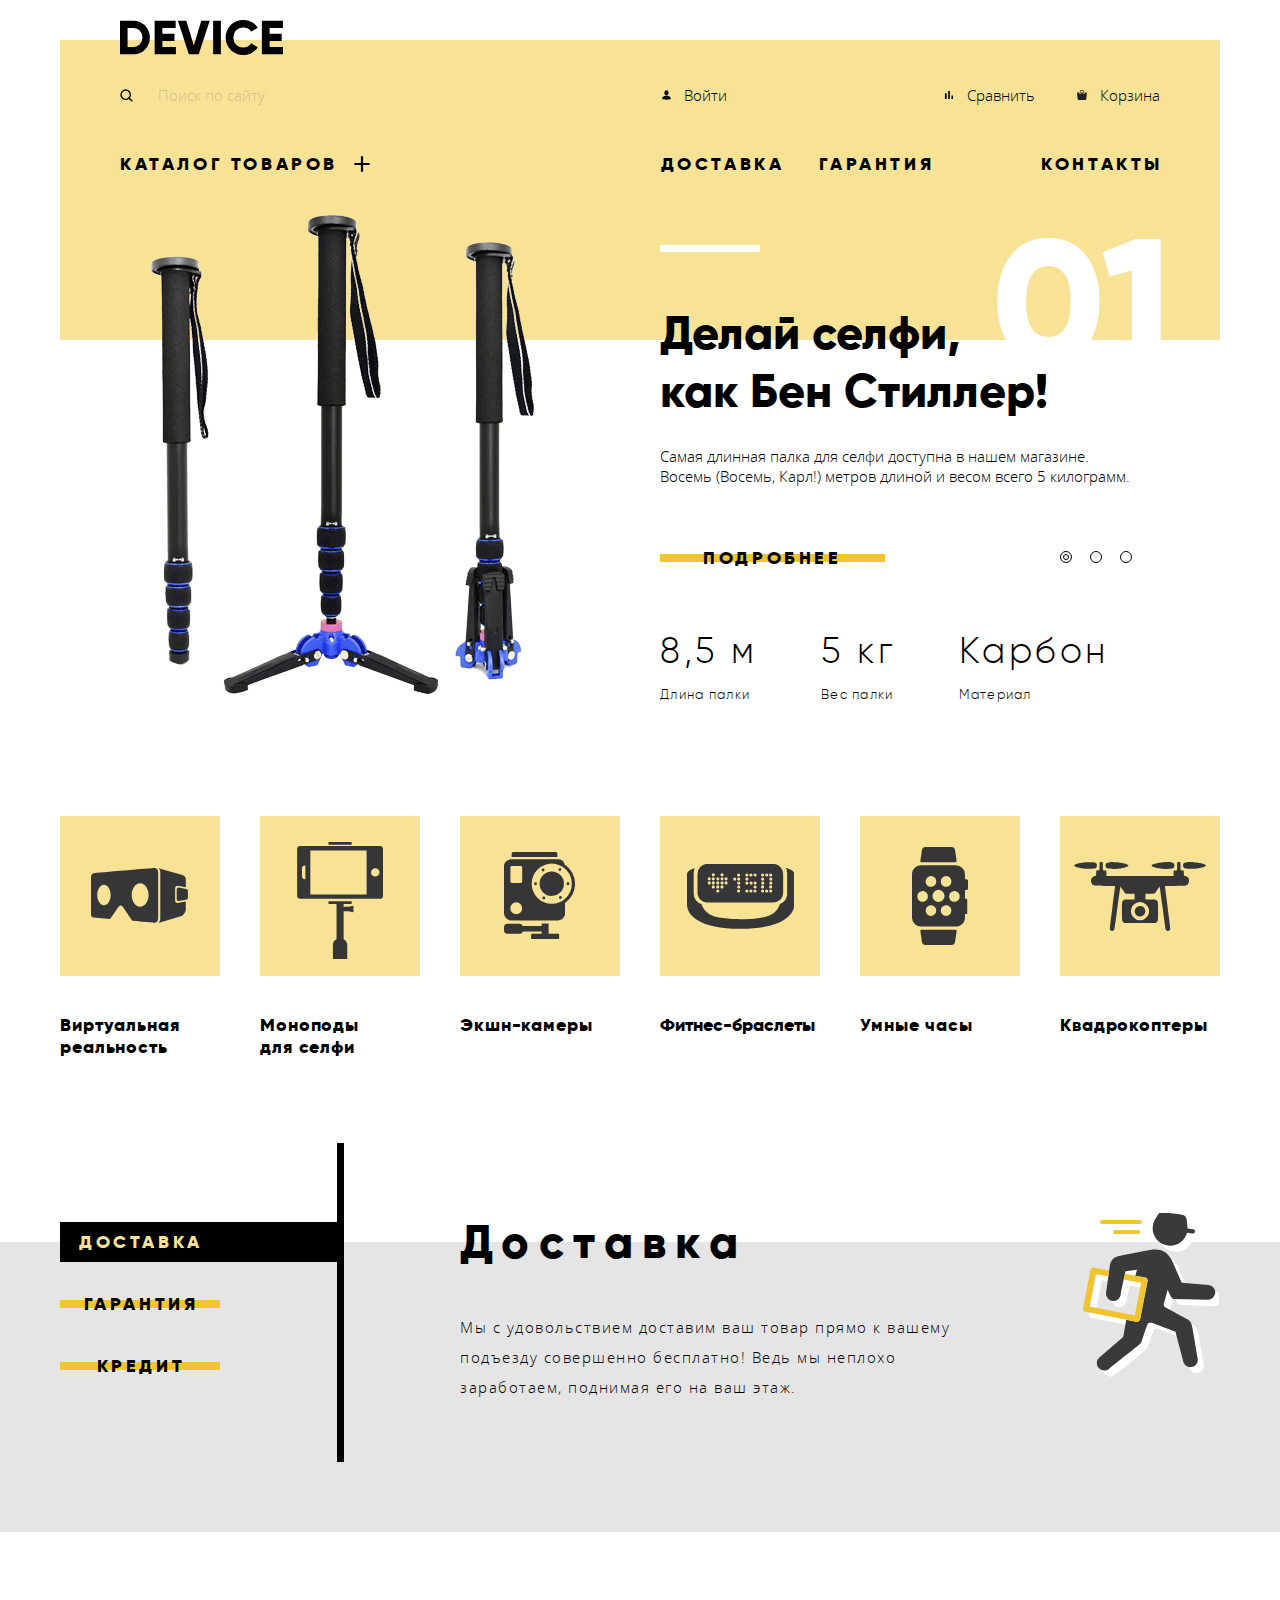
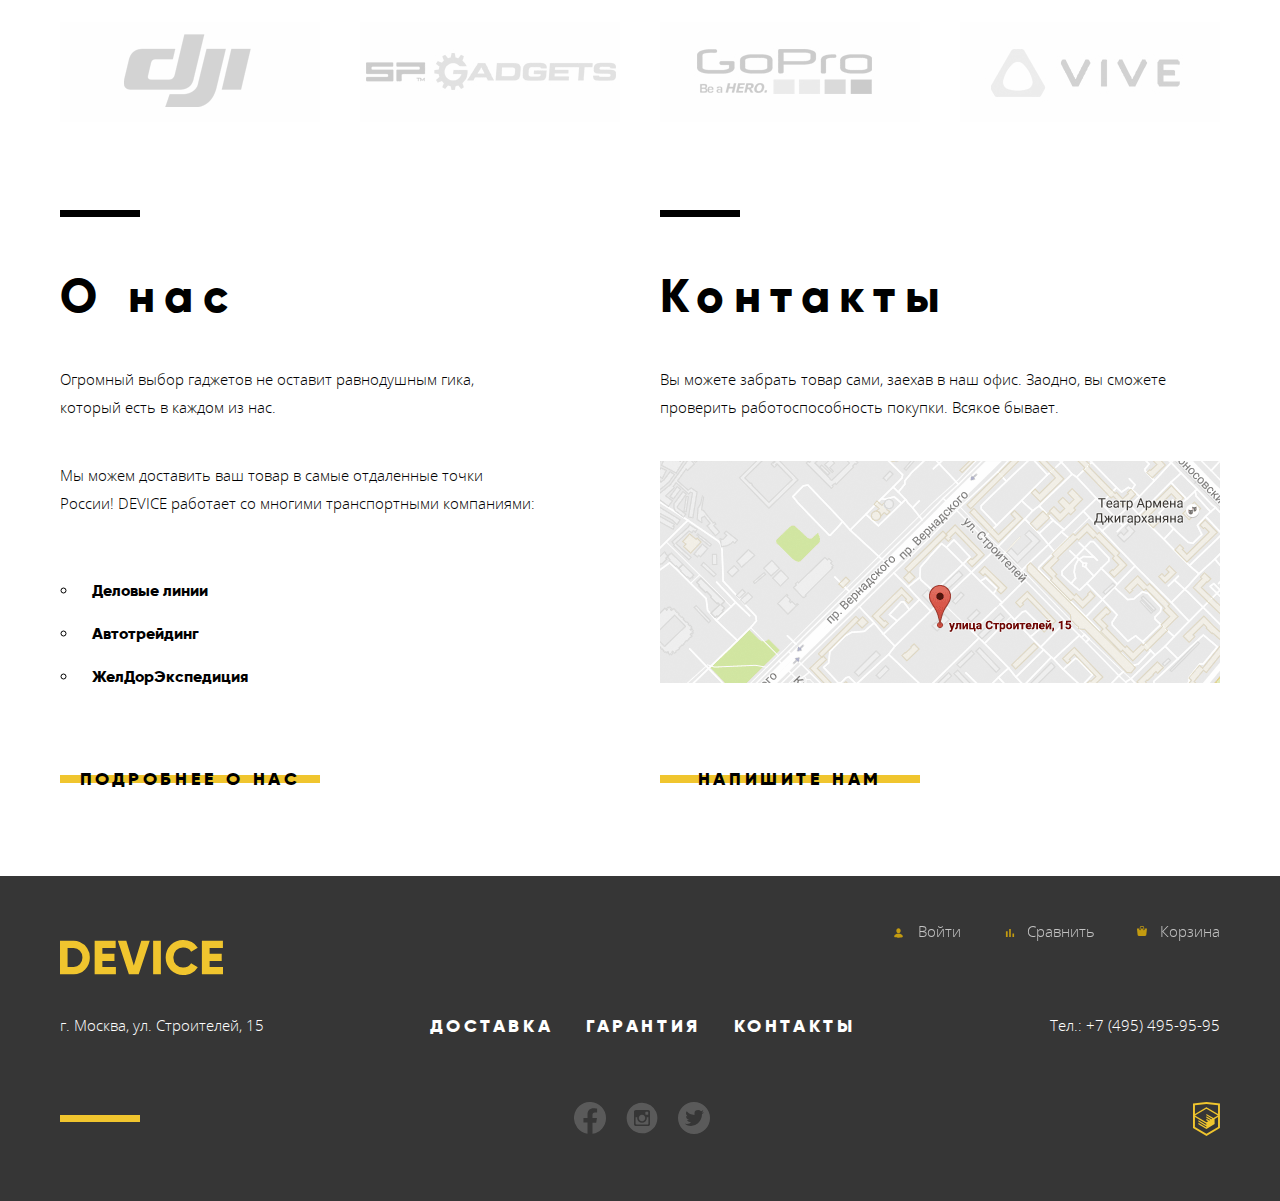
==== commit d5b6aa00: "Оживляет формы и слайдеры" ====
--- a/index.html
+++ b/index.html
@@ -11,11 +11,11 @@
 <body class="page-body">
   <header class="main-header">
     <nav class="main-navigation container">
-      <a class="main-header-logo"><svg xmlns="http://www.w3.org/2000/svg" width="163" height="35" fill="none"><path fill="#000" fill-rule="evenodd" d="M-.15.7v33.6h13.53a15.72 15.72 0 0 0 11.72-4.82 16.46 16.46 0 0 0 4.71-11.98A16.46 16.46 0 0 0 19.75 1.88 15.72 15.72 0 0 0 13.38.7H-.15zm7.73 26.21V8.09h5.8a8.65 8.65 0 0 1 6.5 2.57 9.4 9.4 0 0 1 2.5 6.84 9.4 9.4 0 0 1-2.5 6.84 8.64 8.64 0 0 1-6.5 2.57h-5.8zm34.8-5.95h12.08v-7.3H42.38V8.09h13.29V.7H34.65v33.6H55.9v-7.39H42.38v-5.95zM78.72 34.3L89.74.7H81.3l-7.5 24.72L66.3.7h-8.45l11.02 33.6h9.85zm14.4 0h7.74V.7h-7.73v33.6zm38.62-1.41a15.5 15.5 0 0 0 6.04-5.7l-6.67-3.83a7.48 7.48 0 0 1-3.16 3.02 9.87 9.87 0 0 1-4.67 1.1 9.6 9.6 0 0 1-7.17-2.73 9.91 9.91 0 0 1-2.69-7.25 9.93 9.93 0 0 1 2.69-7.25 9.6 9.6 0 0 1 7.17-2.74 9.9 9.9 0 0 1 4.64 1.08 7.59 7.59 0 0 1 3.2 3.05l6.66-3.84a15.87 15.87 0 0 0-6.09-5.69 17.42 17.42 0 0 0-8.4-2.08 17.12 17.12 0 0 0-17.6 17.47 17.12 17.12 0 0 0 17.59 17.47c2.95.03 5.86-.69 8.46-2.08zm17.88-11.93h12.08v-7.3h-12.08V8.09h13.29V.7h-21.03v33.6h21.27v-7.39h-13.53v-5.95z" clip-rule="evenodd"/></svg></a>
+      <a class="main-header-logo"><svg role="img" aria-label="Логотип интернет-магазина «Девайс»" width="163" height="35" fill="none"><path fill="#000" fill-rule="evenodd" d="M-.15.7v33.6h13.53a15.72 15.72 0 0 0 11.72-4.82 16.46 16.46 0 0 0 4.71-11.98A16.46 16.46 0 0 0 19.75 1.88 15.72 15.72 0 0 0 13.38.7H-.15zm7.73 26.21V8.09h5.8a8.65 8.65 0 0 1 6.5 2.57 9.4 9.4 0 0 1 2.5 6.84 9.4 9.4 0 0 1-2.5 6.84 8.64 8.64 0 0 1-6.5 2.57h-5.8zm34.8-5.95h12.08v-7.3H42.38V8.09h13.29V.7H34.65v33.6H55.9v-7.39H42.38v-5.95zM78.72 34.3L89.74.7H81.3l-7.5 24.72L66.3.7h-8.45l11.02 33.6h9.85zm14.4 0h7.74V.7h-7.73v33.6zm38.62-1.41a15.5 15.5 0 0 0 6.04-5.7l-6.67-3.83a7.48 7.48 0 0 1-3.16 3.02 9.87 9.87 0 0 1-4.67 1.1 9.6 9.6 0 0 1-7.17-2.73 9.91 9.91 0 0 1-2.69-7.25 9.93 9.93 0 0 1 2.69-7.25 9.6 9.6 0 0 1 7.17-2.74 9.9 9.9 0 0 1 4.64 1.08 7.59 7.59 0 0 1 3.2 3.05l6.66-3.84a15.87 15.87 0 0 0-6.09-5.69 17.42 17.42 0 0 0-8.4-2.08 17.12 17.12 0 0 0-17.6 17.47 17.12 17.12 0 0 0 17.59 17.47c2.95.03 5.86-.69 8.46-2.08zm17.88-11.93h12.08v-7.3h-12.08V8.09h13.29V.7h-21.03v33.6h21.27v-7.39h-13.53v-5.95z" clip-rule="evenodd"/></svg></a>
       <div class="main-navigation-wrapper">
         <form class="search-form" action="https://echo.htmlacademy.ru/" method="get">
-          <label class="search-field" for="search-input"></label>
-          <input class="search-form-input" type="search" name="search" id="search-input" placeholder="Поиск по сайту" autocomplete="on">
+          <label class="search-field" for="search-input"><span class="visually-hidden">Поиск по сайту</span></label>
+          <input class="search-form-input" type="search" name="search" id="search-input" placeholder="Поиск по сайту">
           <button class="search-form-button" type="submit">Найти</button>
         </form>
         <ul class="user-block">
@@ -61,7 +61,7 @@
     <section class="promo-content container">
       <h2 class="visually-hidden">Промо-товары</h2>
       <ol class="promo-slider">
-        <li class="promo-slider-item active">
+        <li class="promo-slider-item slider-item-show">
           <div class="slider-image-wrapper">
             <img class="promo-slider-image slider-image-1" src="img/monopod.png" width="384" height="486" alt="Монопод для селфи чёрного цвета">
           </div>
@@ -114,9 +114,9 @@
         </li>
       </ol>
       <ul class="promo-slider-controls">
-        <li><button class="current" type="button" aria-label="Первый слайд"></button></li>
-        <li><button type="button" aria-label="Второй слайд"></button></li>
-        <li><button type="button" aria-label="Третий слайд"></button></li>
+        <li><button class="promo-slider-controls-button current" type="button" aria-label="Первый слайд"></button></li>
+        <li><button class="promo-slider-controls-button" type="button" aria-label="Второй слайд"></button></li>
+        <li><button class="promo-slider-controls-button" type="button" aria-label="Третий слайд"></button></li>
       </ul>
     </section>
     <section class="categories container">
@@ -124,37 +124,37 @@
         <ul class="categories-list">
           <li class="categories-item">
             <a class="categories-link link-vr" href="blank.html">
-              <svg width="97" height="55" fill="none" xmlns="http://www.w3.org/2000/svg"><path d="M84.13 32.64V20c0-1.3 1.05-2.37 2.34-2.37l8.32 1.58v-8.19c0-2.35-1.7-3.43-4.2-4.26L67.4.18c1.62 1.39 1.9 2.04 1.9 4.4v45.2c0 2.36-.46 4.07-1.97 5.21l23.26-7.07c2.4-.83 4.2-4.21 4.2-6.57v-7.91l-8.32 1.57a2.35 2.35 0 0 1-2.34-2.37z" fill="#363636"/><path d="M95.13 20.98l-7.6-1.45c-1 0-1.82.83-1.82 1.86v9.86c0 1.03.81 1.86 1.82 1.86l7.6-1.43c1.15-.42 1.82-.83 1.82-1.86v-6.99c0-1.02-.76-1.5-1.82-1.85zM67.17 4.48c0-5.08-4.23-4.46-4.23-4.46S5.84 4.74 2.84 5.15C-.16 5.55 0 9.53 0 9.53v36.28c0 3.74 2.6 3.75 2.6 3.75l16.48 1.4L27.2 39.3s1.11-1.83 2.5-1.83c1.4 0 2.44 1.86 2.44 1.86l9.06 13.52s18.9 1.91 22.52 1.91c3.63 0 3.44-5.02 3.44-5.02V4.48zM12.98 37.2c-3.7 0-6.7-4.6-6.7-10.27 0-5.68 3-10.28 6.7-10.28s6.7 4.6 6.7 10.28c0 5.67-3 10.27-6.7 10.27zm36.16 1.43c-4.66 0-8.44-5.24-8.44-11.7 0-6.47 3.78-11.7 8.44-11.7s8.44 5.23 8.44 11.7c0 6.46-3.78 11.7-8.44 11.7z" fill="#363636"/></svg>
+              <svg aria-hidden="true" focusable="false" width="97" height="55" fill="none"><path d="M84.13 32.64V20c0-1.3 1.05-2.37 2.34-2.37l8.32 1.58v-8.19c0-2.35-1.7-3.43-4.2-4.26L67.4.18c1.62 1.39 1.9 2.04 1.9 4.4v45.2c0 2.36-.46 4.07-1.97 5.21l23.26-7.07c2.4-.83 4.2-4.21 4.2-6.57v-7.91l-8.32 1.57a2.35 2.35 0 0 1-2.34-2.37z" fill="#363636"/><path d="M95.13 20.98l-7.6-1.45c-1 0-1.82.83-1.82 1.86v9.86c0 1.03.81 1.86 1.82 1.86l7.6-1.43c1.15-.42 1.82-.83 1.82-1.86v-6.99c0-1.02-.76-1.5-1.82-1.85zM67.17 4.48c0-5.08-4.23-4.46-4.23-4.46S5.84 4.74 2.84 5.15C-.16 5.55 0 9.53 0 9.53v36.28c0 3.74 2.6 3.75 2.6 3.75l16.48 1.4L27.2 39.3s1.11-1.83 2.5-1.83c1.4 0 2.44 1.86 2.44 1.86l9.06 13.52s18.9 1.91 22.52 1.91c3.63 0 3.44-5.02 3.44-5.02V4.48zM12.98 37.2c-3.7 0-6.7-4.6-6.7-10.27 0-5.68 3-10.28 6.7-10.28s6.7 4.6 6.7 10.28c0 5.67-3 10.27-6.7 10.27zm36.16 1.43c-4.66 0-8.44-5.24-8.44-11.7 0-6.47 3.78-11.7 8.44-11.7s8.44 5.23 8.44 11.7c0 6.46-3.78 11.7-8.44 11.7z" fill="#363636"/></svg>
               Виртуальная реальность
             </a>
           </li>
           <li class="categories-item">
             <a class="categories-link link-monopod" href="catalog.html">
-              <svg width="86" height="117" fill="none" xmlns="http://www.w3.org/2000/svg"><path d="M82.82 4.01H3.33A3.19 3.19 0 0 0 .14 7.2V53.6a3.19 3.19 0 0 0 3.19 3.2h79.5A3.19 3.19 0 0 0 86 53.6V7.2A3.19 3.19 0 0 0 82.82 4zM8.4 37.24h-.22a3.19 3.19 0 0 1-3.2-3.2v-7.28a3.19 3.19 0 0 1 3.2-3.18h.22v13.66zM69.62 52.4H13.34v-44h56.28v44zm8.78-17.86a4.15 4.15 0 1 1 0-8.29 4.15 4.15 0 0 1 0 8.3zM54.65 0H31.5v2.76h23.15V0zM46.6 64.86V61.9h8.05v-2.76H31.5v2.76h8.04v35.24a6.07 6.07 0 0 0-3.63 5.56V117h14.33v-14.3c0-2.5-1.5-4.63-3.63-5.56v-28h4.8l5.04 1.22v-6.71l-5.05 1.21h-4.8z" fill="#363636"/></svg>
+              <svg aria-hidden="true" focusable="false" width="86" height="117" fill="none"><path d="M82.82 4.01H3.33A3.19 3.19 0 0 0 .14 7.2V53.6a3.19 3.19 0 0 0 3.19 3.2h79.5A3.19 3.19 0 0 0 86 53.6V7.2A3.19 3.19 0 0 0 82.82 4zM8.4 37.24h-.22a3.19 3.19 0 0 1-3.2-3.2v-7.28a3.19 3.19 0 0 1 3.2-3.18h.22v13.66zM69.62 52.4H13.34v-44h56.28v44zm8.78-17.86a4.15 4.15 0 1 1 0-8.29 4.15 4.15 0 0 1 0 8.3zM54.65 0H31.5v2.76h23.15V0zM46.6 64.86V61.9h8.05v-2.76H31.5v2.76h8.04v35.24a6.07 6.07 0 0 0-3.63 5.56V117h14.33v-14.3c0-2.5-1.5-4.63-3.63-5.56v-28h4.8l5.04 1.22v-6.71l-5.05 1.21h-4.8z" fill="#363636"/></svg>
               Моноподы<br> для селфи
             </a>
           </li>
           <li class="categories-item">
             <a class="categories-link link-camera" href="blank.html">
-              <svg width="71" height="87" fill="none" xmlns="http://www.w3.org/2000/svg"><path d="M53.35 1.49c0-.74-.58-1.49-1.31-1.49H9.05c-.73 0-1.38.75-1.38 1.49v3.52h45.68V1.5zM54.2 81.8h-9.6V71.44h-6.95v2.5H18.77a3.49 3.49 0 0 0-3.18-2.15H3.56A3.59 3.59 0 0 0 0 75.31v3.02a3.55 3.55 0 0 0 3.56 3.48h12.03c1.52 0 2.8-.9 3.27-2.33h18.79v2.33h-9.52c-.53 0-1.01.44-1.01.97v3.17c0 .54.48 1.05 1.01 1.05H54.2c.53 0 .93-.51.93-1.05v-3.17c0-.53-.4-.97-.93-.97zM60.67 12.39a7.04 7.04 0 0 0-6.77-5.05H7.15A7.1 7.1 0 0 0 0 14.36v46.9a7.18 7.18 0 0 0 7.15 7.12h46.74c3.9 0 7.13-3.2 7.13-7.12V50.92a23.3 23.3 0 0 0-.36-38.52zM12.24 62.15a5.91 5.91 0 1 1 .02-11.82 5.91 5.91 0 0 1-.02 11.82zm5.96-32.6c0 .78-.64 1.42-1.42 1.42H7.84c-.78 0-1.42-.64-1.42-1.42V15.39c0-.79.64-1.43 1.42-1.43h8.94c.78 0 1.42.64 1.42 1.43v14.16zm29.56 22.3a20.1 20.1 0 0 1-20.05-20.12 20.1 20.1 0 0 1 20.05-20.12 20.1 20.1 0 0 1 20.06 20.13 20.1 20.1 0 0 1-20.06 20.12z" fill="#363636"/><path d="M47.76 43.96a12.2 12.2 0 0 0 12.19-12.23 12.2 12.2 0 0 0-12.19-12.22 12.2 12.2 0 0 0-12.19 12.22 12.2 12.2 0 0 0 12.2 12.23zM31.56 33.17a1.43 1.43 0 1 0 0-2.87 1.43 1.43 0 0 0 0 2.87zM63.96 33.17a1.43 1.43 0 1 0 0-2.87 1.43 1.43 0 0 0 0 2.87zM39.1 19.43a1.43 1.43 0 1 0 0-2.87 1.43 1.43 0 0 0 0 2.87zM56.41 46.91a1.43 1.43 0 1 0 0-2.86 1.43 1.43 0 0 0 0 2.86zM55.7 19a1.44 1.44 0 1 0 0-2.87 1.44 1.44 0 0 0 0 2.87zM39.83 47.34a1.43 1.43 0 1 0 0-2.87 1.43 1.43 0 0 0 0 2.87z" fill="#363636"/></svg>
+              <svg aria-hidden="true" focusable="false" width="71" height="87" fill="none"><path d="M53.35 1.49c0-.74-.58-1.49-1.31-1.49H9.05c-.73 0-1.38.75-1.38 1.49v3.52h45.68V1.5zM54.2 81.8h-9.6V71.44h-6.95v2.5H18.77a3.49 3.49 0 0 0-3.18-2.15H3.56A3.59 3.59 0 0 0 0 75.31v3.02a3.55 3.55 0 0 0 3.56 3.48h12.03c1.52 0 2.8-.9 3.27-2.33h18.79v2.33h-9.52c-.53 0-1.01.44-1.01.97v3.17c0 .54.48 1.05 1.01 1.05H54.2c.53 0 .93-.51.93-1.05v-3.17c0-.53-.4-.97-.93-.97zM60.67 12.39a7.04 7.04 0 0 0-6.77-5.05H7.15A7.1 7.1 0 0 0 0 14.36v46.9a7.18 7.18 0 0 0 7.15 7.12h46.74c3.9 0 7.13-3.2 7.13-7.12V50.92a23.3 23.3 0 0 0-.36-38.52zM12.24 62.15a5.91 5.91 0 1 1 .02-11.82 5.91 5.91 0 0 1-.02 11.82zm5.96-32.6c0 .78-.64 1.42-1.42 1.42H7.84c-.78 0-1.42-.64-1.42-1.42V15.39c0-.79.64-1.43 1.42-1.43h8.94c.78 0 1.42.64 1.42 1.43v14.16zm29.56 22.3a20.1 20.1 0 0 1-20.05-20.12 20.1 20.1 0 0 1 20.05-20.12 20.1 20.1 0 0 1 20.06 20.13 20.1 20.1 0 0 1-20.06 20.12z" fill="#363636"/><path d="M47.76 43.96a12.2 12.2 0 0 0 12.19-12.23 12.2 12.2 0 0 0-12.19-12.22 12.2 12.2 0 0 0-12.19 12.22 12.2 12.2 0 0 0 12.2 12.23zM31.56 33.17a1.43 1.43 0 1 0 0-2.87 1.43 1.43 0 0 0 0 2.87zM63.96 33.17a1.43 1.43 0 1 0 0-2.87 1.43 1.43 0 0 0 0 2.87zM39.1 19.43a1.43 1.43 0 1 0 0-2.87 1.43 1.43 0 0 0 0 2.87zM56.41 46.91a1.43 1.43 0 1 0 0-2.86 1.43 1.43 0 0 0 0 2.86zM55.7 19a1.44 1.44 0 1 0 0-2.87 1.44 1.44 0 0 0 0 2.87zM39.83 47.34a1.43 1.43 0 1 0 0-2.87 1.43 1.43 0 0 0 0 2.87z" fill="#363636"/></svg>
               Экшн-камеры
             </a>
           </li>
           <li class="categories-item">
             <a class="categories-link link-fitness-tracker" href="blank.html">
-              <svg width="107" height="65" fill="none" xmlns="http://www.w3.org/2000/svg"><path d="M98.97 4.07a10.4 10.4 0 0 1 1.2 4.82V30c0 4.62-3.09 8.53-7.24 9.9-1.33 4-3.78 7.86-8.05 10.44-8.68 5.23-31.12 4.83-31.2 4.83-.08 0-22.51.4-31.19-4.83a18.73 18.73 0 0 1-8.04-10.28 10.5 10.5 0 0 1-7.76-10.06V8.9c0-1.69.43-3.28 1.14-4.69C4.17 5.1 0 6.92 0 10.43v29.99c0 10.25 11.84 24.43 53.66 24.43 41.82 0 53.65-14.18 53.65-24.43V10.43c0-3.68-4.57-5.49-8.34-6.36z" fill="#363636"/><path d="M20.56 38.46h65.52c5.57 0 10.08-4.51 10.08-10.08V9.93c0-5.56-4.51-10.07-10.08-10.07H20.56A10.08 10.08 0 0 0 10.5 9.93v18.45c0 5.57 4.5 10.08 10.07 10.08zm63.13-29a1.57 1.57 0 1 1 0 3.15 1.57 1.57 0 0 1 0-3.14zm0 4.05a1.57 1.57 0 1 1 0 3.13 1.57 1.57 0 0 1 0-3.13zm0 4.04a1.57 1.57 0 1 1 0 3.13 1.57 1.57 0 0 1 0-3.13zm0 3.82a1.57 1.57 0 1 1 0 3.14 1.57 1.57 0 0 1 0-3.14zm0 4.04a1.57 1.57 0 1 1 0 3.14 1.57 1.57 0 0 1 0-3.14zM79.66 9.47a1.57 1.57 0 1 1 0 3.13 1.57 1.57 0 0 1 0-3.13zm0 15.94a1.57 1.57 0 1 1 0 3.14 1.57 1.57 0 0 1 0-3.14zM75.62 9.47a1.57 1.57 0 1 1 0 3.14 1.57 1.57 0 0 1 0-3.14zm0 4.04a1.57 1.57 0 1 1 0 3.14 1.57 1.57 0 0 1 0-3.14zm0 4.04a1.57 1.57 0 1 1 0 3.13 1.57 1.57 0 0 1 0-3.13zm0 3.82a1.57 1.57 0 1 1 0 3.14 1.57 1.57 0 0 1 0-3.14zm0 4.04a1.57 1.57 0 1 1 0 3.14 1.57 1.57 0 0 1 0-3.14zM67.96 9.47a1.57 1.57 0 1 1 0 3.13 1.57 1.57 0 0 1 0-3.13zm0 8.08a1.57 1.57 0 1 1 0 3.13 1.57 1.57 0 0 1 0-3.13zm0 3.88a1.57 1.57 0 1 1 0 3.13 1.57 1.57 0 0 1 0-3.13zm0 3.98a1.57 1.57 0 1 1 0 3.14 1.57 1.57 0 0 1 0-3.14zM63.94 9.47a1.57 1.57 0 1 1 0 3.14 1.57 1.57 0 0 1 0-3.14zm0 8.08a1.57 1.57 0 1 1 0 3.13 1.57 1.57 0 0 1 0-3.13zm0 7.86a1.57 1.57 0 1 1 0 3.14 1.57 1.57 0 0 1 0-3.14zM59.89 9.47a1.57 1.57 0 1 1 0 3.14 1.57 1.57 0 0 1 0-3.14zm0 4.04a1.57 1.57 0 1 1 0 3.14 1.57 1.57 0 0 1 0-3.14zm0 4.04a1.57 1.57 0 1 1 0 3.14 1.57 1.57 0 0 1 0-3.14zm0 7.86a1.57 1.57 0 1 1 0 3.14 1.57 1.57 0 0 1 0-3.14zm-8.3-15.94a1.57 1.57 0 1 1 0 3.14 1.57 1.57 0 0 1 0-3.14zm0 4.04a1.57 1.57 0 1 1 0 3.13 1.57 1.57 0 0 1 0-3.13zm0 4.04a1.57 1.57 0 1 1 0 3.13 1.57 1.57 0 0 1 0-3.13zm0 3.88a1.57 1.57 0 1 1 .01 3.13 1.57 1.57 0 0 1 0-3.13zm0 3.98a1.57 1.57 0 1 1 0 3.14 1.57 1.57 0 0 1 0-3.14zm-4.03-11.9a1.57 1.57 0 1 1 0 3.13 1.57 1.57 0 0 1 0-3.13zm-8.5-.21a1.57 1.57 0 1 1 0 3.14 1.57 1.57 0 0 1 0-3.15zm0 4.03a1.57 1.57 0 1 1 0 3.14 1.57 1.57 0 0 1 0-3.14zm-4.04-8.08a1.57 1.57 0 1 1 0 3.14 1.57 1.57 0 0 1 0-3.14zm0 4.04a1.57 1.57 0 1 1 0 3.14 1.57 1.57 0 0 1 0-3.13zm0 4.04a1.57 1.57 0 1 1 0 3.14 1.57 1.57 0 0 1 0-3.14zm0 4.04a1.57 1.57 0 1 1 0 3.14 1.57 1.57 0 0 1 0-3.14zm-4.26-8.08a1.57 1.57 0 1 1 0 3.14 1.57 1.57 0 0 1 0-3.13zm0 4.04a1.57 1.57 0 1 1 0 3.14 1.57 1.57 0 0 1 0-3.14zm0 4.04a1.57 1.57 0 1 1 0 3.14 1.57 1.57 0 0 1 0-3.14zm0 4.04a1.57 1.57 0 1 1 0 3.14 1.57 1.57 0 0 1 0-3.14zM26.3 9.25a1.57 1.57 0 1 1 0 3.15 1.57 1.57 0 0 1 0-3.15zm0 4.04a1.57 1.57 0 1 1 0 3.15 1.57 1.57 0 0 1 0-3.15zm0 4.04a1.57 1.57 0 1 1 0 3.14 1.57 1.57 0 0 1 0-3.14zm0 4.04a1.57 1.57 0 1 1 0 3.15 1.57 1.57 0 0 1 0-3.15zm-4.04-8.08a1.57 1.57 0 1 1 0 3.15 1.57 1.57 0 0 1 0-3.15zm0 4.04a1.57 1.57 0 1 1 0 3.14 1.57 1.57 0 0 1 0-3.14z" fill="#363636"/></svg>
+              <svg aria-hidden="true" focusable="false" width="107" height="65" fill="none"><path d="M98.97 4.07a10.4 10.4 0 0 1 1.2 4.82V30c0 4.62-3.09 8.53-7.24 9.9-1.33 4-3.78 7.86-8.05 10.44-8.68 5.23-31.12 4.83-31.2 4.83-.08 0-22.51.4-31.19-4.83a18.73 18.73 0 0 1-8.04-10.28 10.5 10.5 0 0 1-7.76-10.06V8.9c0-1.69.43-3.28 1.14-4.69C4.17 5.1 0 6.92 0 10.43v29.99c0 10.25 11.84 24.43 53.66 24.43 41.82 0 53.65-14.18 53.65-24.43V10.43c0-3.68-4.57-5.49-8.34-6.36z" fill="#363636"/><path d="M20.56 38.46h65.52c5.57 0 10.08-4.51 10.08-10.08V9.93c0-5.56-4.51-10.07-10.08-10.07H20.56A10.08 10.08 0 0 0 10.5 9.93v18.45c0 5.57 4.5 10.08 10.07 10.08zm63.13-29a1.57 1.57 0 1 1 0 3.15 1.57 1.57 0 0 1 0-3.14zm0 4.05a1.57 1.57 0 1 1 0 3.13 1.57 1.57 0 0 1 0-3.13zm0 4.04a1.57 1.57 0 1 1 0 3.13 1.57 1.57 0 0 1 0-3.13zm0 3.82a1.57 1.57 0 1 1 0 3.14 1.57 1.57 0 0 1 0-3.14zm0 4.04a1.57 1.57 0 1 1 0 3.14 1.57 1.57 0 0 1 0-3.14zM79.66 9.47a1.57 1.57 0 1 1 0 3.13 1.57 1.57 0 0 1 0-3.13zm0 15.94a1.57 1.57 0 1 1 0 3.14 1.57 1.57 0 0 1 0-3.14zM75.62 9.47a1.57 1.57 0 1 1 0 3.14 1.57 1.57 0 0 1 0-3.14zm0 4.04a1.57 1.57 0 1 1 0 3.14 1.57 1.57 0 0 1 0-3.14zm0 4.04a1.57 1.57 0 1 1 0 3.13 1.57 1.57 0 0 1 0-3.13zm0 3.82a1.57 1.57 0 1 1 0 3.14 1.57 1.57 0 0 1 0-3.14zm0 4.04a1.57 1.57 0 1 1 0 3.14 1.57 1.57 0 0 1 0-3.14zM67.96 9.47a1.57 1.57 0 1 1 0 3.13 1.57 1.57 0 0 1 0-3.13zm0 8.08a1.57 1.57 0 1 1 0 3.13 1.57 1.57 0 0 1 0-3.13zm0 3.88a1.57 1.57 0 1 1 0 3.13 1.57 1.57 0 0 1 0-3.13zm0 3.98a1.57 1.57 0 1 1 0 3.14 1.57 1.57 0 0 1 0-3.14zM63.94 9.47a1.57 1.57 0 1 1 0 3.14 1.57 1.57 0 0 1 0-3.14zm0 8.08a1.57 1.57 0 1 1 0 3.13 1.57 1.57 0 0 1 0-3.13zm0 7.86a1.57 1.57 0 1 1 0 3.14 1.57 1.57 0 0 1 0-3.14zM59.89 9.47a1.57 1.57 0 1 1 0 3.14 1.57 1.57 0 0 1 0-3.14zm0 4.04a1.57 1.57 0 1 1 0 3.14 1.57 1.57 0 0 1 0-3.14zm0 4.04a1.57 1.57 0 1 1 0 3.14 1.57 1.57 0 0 1 0-3.14zm0 7.86a1.57 1.57 0 1 1 0 3.14 1.57 1.57 0 0 1 0-3.14zm-8.3-15.94a1.57 1.57 0 1 1 0 3.14 1.57 1.57 0 0 1 0-3.14zm0 4.04a1.57 1.57 0 1 1 0 3.13 1.57 1.57 0 0 1 0-3.13zm0 4.04a1.57 1.57 0 1 1 0 3.13 1.57 1.57 0 0 1 0-3.13zm0 3.88a1.57 1.57 0 1 1 .01 3.13 1.57 1.57 0 0 1 0-3.13zm0 3.98a1.57 1.57 0 1 1 0 3.14 1.57 1.57 0 0 1 0-3.14zm-4.03-11.9a1.57 1.57 0 1 1 0 3.13 1.57 1.57 0 0 1 0-3.13zm-8.5-.21a1.57 1.57 0 1 1 0 3.14 1.57 1.57 0 0 1 0-3.15zm0 4.03a1.57 1.57 0 1 1 0 3.14 1.57 1.57 0 0 1 0-3.14zm-4.04-8.08a1.57 1.57 0 1 1 0 3.14 1.57 1.57 0 0 1 0-3.14zm0 4.04a1.57 1.57 0 1 1 0 3.14 1.57 1.57 0 0 1 0-3.13zm0 4.04a1.57 1.57 0 1 1 0 3.14 1.57 1.57 0 0 1 0-3.14zm0 4.04a1.57 1.57 0 1 1 0 3.14 1.57 1.57 0 0 1 0-3.14zm-4.26-8.08a1.57 1.57 0 1 1 0 3.14 1.57 1.57 0 0 1 0-3.13zm0 4.04a1.57 1.57 0 1 1 0 3.14 1.57 1.57 0 0 1 0-3.14zm0 4.04a1.57 1.57 0 1 1 0 3.14 1.57 1.57 0 0 1 0-3.14zm0 4.04a1.57 1.57 0 1 1 0 3.14 1.57 1.57 0 0 1 0-3.14zM26.3 9.25a1.57 1.57 0 1 1 0 3.15 1.57 1.57 0 0 1 0-3.15zm0 4.04a1.57 1.57 0 1 1 0 3.15 1.57 1.57 0 0 1 0-3.15zm0 4.04a1.57 1.57 0 1 1 0 3.14 1.57 1.57 0 0 1 0-3.14zm0 4.04a1.57 1.57 0 1 1 0 3.15 1.57 1.57 0 0 1 0-3.15zm-4.04-8.08a1.57 1.57 0 1 1 0 3.15 1.57 1.57 0 0 1 0-3.15zm0 4.04a1.57 1.57 0 1 1 0 3.14 1.57 1.57 0 0 1 0-3.14z" fill="#363636"/></svg>
               Фитнес-браслеты
             </a>
           </li>
           <li class="categories-item">
             <a class="categories-link link-smart-watch" href="blank.html">
-              <svg width="56" height="98" fill="none" xmlns="http://www.w3.org/2000/svg"><path d="M54.5 32.2h-1.52v-4.64a9.16 9.16 0 0 0-9.08-9.19H9.08c-5 0-9.08 4.13-9.08 9.19v42.86a9.16 9.16 0 0 0 9.08 9.19H43.9c5 0 9.08-4.13 9.08-9.19v-3.41h1.52c.41 0 .75-.34.75-.76V52.47a.76.76 0 0 0-.76-.77h-1.51v-8.79h1.52c.83 0 1.5-.68 1.5-1.53v-7.65c0-.84-.67-1.53-1.5-1.53zm-20.42-3.11c2.93 0 5.3 2.4 5.3 5.36a5.33 5.33 0 0 1-5.3 5.35c-2.92 0-5.3-2.4-5.3-5.35a5.33 5.33 0 0 1 5.3-5.36zm-15.13 0c2.92 0 5.3 2.4 5.3 5.36a5.33 5.33 0 0 1-5.3 5.35c-2.93 0-5.3-2.4-5.3-5.35a5.33 5.33 0 0 1 5.3-5.36zM5.3 49.39a5.33 5.33 0 0 1 5.3-5.35c2.92 0 5.3 2.4 5.3 5.36a5.33 5.33 0 0 1-5.3 5.36c-2.93 0-5.3-2.4-5.3-5.36zm13.64 19.5c-2.92 0-5.3-2.4-5.3-5.35a5.33 5.33 0 0 1 5.3-5.36c2.93 0 5.3 2.4 5.3 5.36a5.33 5.33 0 0 1-5.3 5.35zm1.5-19.9a6.09 6.09 0 0 1 6.05-6.12 6.09 6.09 0 0 1 6.06 6.12 6.09 6.09 0 0 1-6.06 6.13 6.1 6.1 0 0 1-6.05-6.13zm13.64 19.9c-2.92 0-5.3-2.4-5.3-5.35a5.33 5.33 0 0 1 5.3-5.36c2.93 0 5.3 2.4 5.3 5.36a5.33 5.33 0 0 1-5.3 5.35zm8.3-14.13c-2.92 0-5.3-2.4-5.3-5.36a5.33 5.33 0 0 1 5.3-5.36c2.93 0 5.3 2.4 5.3 5.36a5.33 5.33 0 0 1-5.3 5.36zM9.65 15.31h33.68c.85 0 1.44-.68 1.3-1.51l-1.6-10.77A3.68 3.68 0 0 0 39.5 0H13.47a3.68 3.68 0 0 0-3.51 3.03L8.34 13.8c-.12.83.46 1.51 1.3 1.51zM43.33 82.67H9.65c-.85 0-1.43.68-1.3 1.52l1.6 10.76a3.68 3.68 0 0 0 3.52 3.03h26.04a3.68 3.68 0 0 0 3.51-3.02l1.62-10.77a1.28 1.28 0 0 0-1.3-1.52z" fill="#363636"/></svg>
+              <svg aria-hidden="true" focusable="false" width="56" height="98" fill="none"><path d="M54.5 32.2h-1.52v-4.64a9.16 9.16 0 0 0-9.08-9.19H9.08c-5 0-9.08 4.13-9.08 9.19v42.86a9.16 9.16 0 0 0 9.08 9.19H43.9c5 0 9.08-4.13 9.08-9.19v-3.41h1.52c.41 0 .75-.34.75-.76V52.47a.76.76 0 0 0-.76-.77h-1.51v-8.79h1.52c.83 0 1.5-.68 1.5-1.53v-7.65c0-.84-.67-1.53-1.5-1.53zm-20.42-3.11c2.93 0 5.3 2.4 5.3 5.36a5.33 5.33 0 0 1-5.3 5.35c-2.92 0-5.3-2.4-5.3-5.35a5.33 5.33 0 0 1 5.3-5.36zm-15.13 0c2.92 0 5.3 2.4 5.3 5.36a5.33 5.33 0 0 1-5.3 5.35c-2.93 0-5.3-2.4-5.3-5.35a5.33 5.33 0 0 1 5.3-5.36zM5.3 49.39a5.33 5.33 0 0 1 5.3-5.35c2.92 0 5.3 2.4 5.3 5.36a5.33 5.33 0 0 1-5.3 5.36c-2.93 0-5.3-2.4-5.3-5.36zm13.64 19.5c-2.92 0-5.3-2.4-5.3-5.35a5.33 5.33 0 0 1 5.3-5.36c2.93 0 5.3 2.4 5.3 5.36a5.33 5.33 0 0 1-5.3 5.35zm1.5-19.9a6.09 6.09 0 0 1 6.05-6.12 6.09 6.09 0 0 1 6.06 6.12 6.09 6.09 0 0 1-6.06 6.13 6.1 6.1 0 0 1-6.05-6.13zm13.64 19.9c-2.92 0-5.3-2.4-5.3-5.35a5.33 5.33 0 0 1 5.3-5.36c2.93 0 5.3 2.4 5.3 5.36a5.33 5.33 0 0 1-5.3 5.35zm8.3-14.13c-2.92 0-5.3-2.4-5.3-5.36a5.33 5.33 0 0 1 5.3-5.36c2.93 0 5.3 2.4 5.3 5.36a5.33 5.33 0 0 1-5.3 5.36zM9.65 15.31h33.68c.85 0 1.44-.68 1.3-1.51l-1.6-10.77A3.68 3.68 0 0 0 39.5 0H13.47a3.68 3.68 0 0 0-3.51 3.03L8.34 13.8c-.12.83.46 1.51 1.3 1.51zM43.33 82.67H9.65c-.85 0-1.43.68-1.3 1.52l1.6 10.76a3.68 3.68 0 0 0 3.52 3.03h26.04a3.68 3.68 0 0 0 3.51-3.02l1.62-10.77a1.28 1.28 0 0 0-1.3-1.52z" fill="#363636"/></svg>
               Умные часы
             </a>
           </li>
           <li class="categories-item">
             <a class="categories-link link-quadcopter" href="blank.html">
-              <svg width="132" height="69" fill="none" xmlns="http://www.w3.org/2000/svg"><path d="M12.05.26C6.51.75 1.84 1.86.58 2.93c-.73.62-.73.62-.24 1.16C1 4.8 4.06 5.73 7.6 6.32c4 .67 12.51.7 13.72.05 1.22-.66 1.63-1.41 1.63-2.98 0-1.62-.62-2.41-2.22-2.85C19.27.15 14.94 0 12.05.26zM25.77.49c-.13.28-.25 2.1-.25 4.11 0 4.06.15 3.78-2.2 3.93l-1.03.08-.13 2.54-.12 2.55-1.2.28c-2.57.67-3.99 2.6-3.78 5.3.13 1.92 1.03 3.34 2.58 4.08 1.1.52 1.47.54 11.24.54 5.55 0 10.14.08 10.19.18.05.13-1.1 9.4-2.58 20.64-1.44 11.23-2.68 21-2.7 21.67C35.72 68 36.6 69 38.12 69c1.24 0 2.01-.64 2.32-1.9.13-.52 1.5-10.34 3.02-21.83a727.78 727.78 0 0 1 2.94-20.86c.1 0 1.08 1.4 2.2 3.13 2.93 4.63 2.4 4.32 7.63 4.32h4.36v5.63l-5.14.08c-4.72.07-5.2.12-5.88.61-1.57 1.16-1.62 1.42-1.62 10.98 0 9.53.02 9.79 1.52 11.05l.85.7H81.7l.85-.7c1.5-1.26 1.52-1.52 1.52-11.05 0-9.56-.05-9.82-1.63-10.98-.67-.49-1.16-.54-5.88-.61l-5.13-.08v-5.63h4.36c5.23 0 4.7.3 7.63-4.32a25.53 25.53 0 0 1 2.2-3.13c.07 0 1.42 9.4 2.94 20.86 1.52 11.5 2.89 21.31 3.01 21.83.31 1.26 1.09 1.9 2.33 1.9 1.52 0 2.4-1 2.34-2.62-.02-.67-1.26-10.44-2.7-21.67a903 903 0 0 1-2.58-20.64c.05-.1 4.64-.18 10.19-.18 9.77 0 10.13-.02 11.24-.54 1.55-.74 2.45-2.16 2.58-4.08a4.75 4.75 0 0 0-3.8-5.3L110 13.7l-.13-2.55-.13-2.54-1.03-.08c-2.34-.15-2.2.13-2.2-3.93 0-2-.12-3.83-.25-4.11-.2-.36-.54-.49-1.37-.49-.61 0-1.23.13-1.42.3-.2.21-.3 1.47-.3 3.94 0 2.47-.1 3.73-.31 3.93-.18.18-.9.31-1.65.31-1.63 0-1.66.05-1.66 3.11v2.29H32.48v-2.29c0-3.06-.02-3.1-1.65-3.1-.75 0-1.47-.14-1.65-.32-.2-.2-.31-1.46-.31-3.93s-.1-3.73-.3-3.93C28.37.13 27.75 0 27.13 0c-.82 0-1.16.13-1.37.49zM68.62 40.6c2.89.9 5.39 3.4 6.16 6.17.44 1.54.31 4.21-.28 5.78a10.23 10.23 0 0 1-4.57 4.94c-1.29.64-1.75.71-3.92.71-2.16 0-2.63-.07-3.92-.71a10.22 10.22 0 0 1-4.56-4.94c-.6-1.57-.73-4.24-.29-5.78a9.58 9.58 0 0 1 6.06-6.17 7.56 7.56 0 0 1 5.32 0z" fill="#363636"/><path d="M63.8 44.44c-2.04.92-3.51 3.65-3.07 5.73a5.43 5.43 0 0 0 8 3.7 5.3 5.3 0 0 0 2.44-5.78 5.38 5.38 0 0 0-5.16-4.14c-.64 0-1.62.23-2.22.49zM36.1.15c-3.93.67-4.52 1.14-4.52 3.45 0 1.82.46 2.41 2.27 2.95 1.55.47 7.17.52 10.5.13 6.86-.82 11.32-2.54 9.7-3.75-1.27-.9-4.9-1.88-9.06-2.39-2.47-.3-8-.54-8.9-.39zM89.48.26c-6.31.59-11.86 2.08-11.86 3.18 0 1.73 7.84 3.47 15.63 3.5 5.8 0 7.2-.64 7.2-3.34 0-1.83-.62-2.62-2.38-3.09C96.42.11 92.4 0 89.48.26zM112.78.28c-1.78.23-3.02.77-3.43 1.5-.4.76-.31 2.9.15 3.57.93 1.3 1.65 1.46 7.07 1.46 3.66 0 5.8-.13 7.87-.49 3.53-.59 6.6-1.51 7.24-2.23.5-.54.5-.54-.23-1.16-1.34-1.13-5.96-2.18-11.92-2.67-3.48-.29-4.48-.29-6.75.02z" fill="#363636"/></svg>
+              <svg aria-hidden="true" focusable="false" width="132" height="69" fill="none"><path d="M12.05.26C6.51.75 1.84 1.86.58 2.93c-.73.62-.73.62-.24 1.16C1 4.8 4.06 5.73 7.6 6.32c4 .67 12.51.7 13.72.05 1.22-.66 1.63-1.41 1.63-2.98 0-1.62-.62-2.41-2.22-2.85C19.27.15 14.94 0 12.05.26zM25.77.49c-.13.28-.25 2.1-.25 4.11 0 4.06.15 3.78-2.2 3.93l-1.03.08-.13 2.54-.12 2.55-1.2.28c-2.57.67-3.99 2.6-3.78 5.3.13 1.92 1.03 3.34 2.58 4.08 1.1.52 1.47.54 11.24.54 5.55 0 10.14.08 10.19.18.05.13-1.1 9.4-2.58 20.64-1.44 11.23-2.68 21-2.7 21.67C35.72 68 36.6 69 38.12 69c1.24 0 2.01-.64 2.32-1.9.13-.52 1.5-10.34 3.02-21.83a727.78 727.78 0 0 1 2.94-20.86c.1 0 1.08 1.4 2.2 3.13 2.93 4.63 2.4 4.32 7.63 4.32h4.36v5.63l-5.14.08c-4.72.07-5.2.12-5.88.61-1.57 1.16-1.62 1.42-1.62 10.98 0 9.53.02 9.79 1.52 11.05l.85.7H81.7l.85-.7c1.5-1.26 1.52-1.52 1.52-11.05 0-9.56-.05-9.82-1.63-10.98-.67-.49-1.16-.54-5.88-.61l-5.13-.08v-5.63h4.36c5.23 0 4.7.3 7.63-4.32a25.53 25.53 0 0 1 2.2-3.13c.07 0 1.42 9.4 2.94 20.86 1.52 11.5 2.89 21.31 3.01 21.83.31 1.26 1.09 1.9 2.33 1.9 1.52 0 2.4-1 2.34-2.62-.02-.67-1.26-10.44-2.7-21.67a903 903 0 0 1-2.58-20.64c.05-.1 4.64-.18 10.19-.18 9.77 0 10.13-.02 11.24-.54 1.55-.74 2.45-2.16 2.58-4.08a4.75 4.75 0 0 0-3.8-5.3L110 13.7l-.13-2.55-.13-2.54-1.03-.08c-2.34-.15-2.2.13-2.2-3.93 0-2-.12-3.83-.25-4.11-.2-.36-.54-.49-1.37-.49-.61 0-1.23.13-1.42.3-.2.21-.3 1.47-.3 3.94 0 2.47-.1 3.73-.31 3.93-.18.18-.9.31-1.65.31-1.63 0-1.66.05-1.66 3.11v2.29H32.48v-2.29c0-3.06-.02-3.1-1.65-3.1-.75 0-1.47-.14-1.65-.32-.2-.2-.31-1.46-.31-3.93s-.1-3.73-.3-3.93C28.37.13 27.75 0 27.13 0c-.82 0-1.16.13-1.37.49zM68.62 40.6c2.89.9 5.39 3.4 6.16 6.17.44 1.54.31 4.21-.28 5.78a10.23 10.23 0 0 1-4.57 4.94c-1.29.64-1.75.71-3.92.71-2.16 0-2.63-.07-3.92-.71a10.22 10.22 0 0 1-4.56-4.94c-.6-1.57-.73-4.24-.29-5.78a9.58 9.58 0 0 1 6.06-6.17 7.56 7.56 0 0 1 5.32 0z" fill="#363636"/><path d="M63.8 44.44c-2.04.92-3.51 3.65-3.07 5.73a5.43 5.43 0 0 0 8 3.7 5.3 5.3 0 0 0 2.44-5.78 5.38 5.38 0 0 0-5.16-4.14c-.64 0-1.62.23-2.22.49zM36.1.15c-3.93.67-4.52 1.14-4.52 3.45 0 1.82.46 2.41 2.27 2.95 1.55.47 7.17.52 10.5.13 6.86-.82 11.32-2.54 9.7-3.75-1.27-.9-4.9-1.88-9.06-2.39-2.47-.3-8-.54-8.9-.39zM89.48.26c-6.31.59-11.86 2.08-11.86 3.18 0 1.73 7.84 3.47 15.63 3.5 5.8 0 7.2-.64 7.2-3.34 0-1.83-.62-2.62-2.38-3.09C96.42.11 92.4 0 89.48.26zM112.78.28c-1.78.23-3.02.77-3.43 1.5-.4.76-.31 2.9.15 3.57.93 1.3 1.65 1.46 7.07 1.46 3.66 0 5.8-.13 7.87-.49 3.53-.59 6.6-1.51 7.24-2.23.5-.54.5-.54-.23-1.16-1.34-1.13-5.96-2.18-11.92-2.67-3.48-.29-4.48-.29-6.75.02z" fill="#363636"/></svg>
               Квадрокоптеры
             </a>
           </li>
@@ -164,7 +164,7 @@
         <div class="services-inner">
           <h2 class="visually-hidden">Услуги</h2>
           <ul class="services-slider">
-            <li class="services-slider-item item-delivery active">
+            <li class="services-slider-item item-delivery slider-item-show">
               <h3 class="service-title content-title">Доставка</h3>
               <p class="service-description">Мы с удовольствием доставим ваш товар прямо к вашему <br> подъезду совершенно
                 бесплатно! Ведь мы неплохо <br> заработаем, поднимая его на ваш этаж.</p>
@@ -181,7 +181,7 @@
             </li>
           </ul>
           <ul class="services-controls">
-            <li class="services-controls-item controls-item-current"><button class="button services-controls-button" type="button">Доставка</button></li>
+            <li class="services-controls-item"><button class="button services-controls-button current" type="button">Доставка</button></li>
             <li class="services-controls-item"><button class="button services-controls-button" type="button">Гарантия</button></li>
             <li class="services-controls-item"><button class="button services-controls-button" type="button">Кредит</button></li>
           </ul>
@@ -217,13 +217,13 @@
           бывает.</p>
         <a class="contacts-map-link" href="https://goo.gl/maps/GNsko2cCmwdUMsfz7">
           <img class="contacts-map-image" src="img/map-image.png" width="560" height="222" alt="Офис компании на карте: город Москва, улица Строителей, 15"></a>
-        <a class="contacts-link button" href="blank.html">Напишите нам</a>
+        <a class="feedback-link button" href="feedback-form.html">Напишите нам</a>
       </section>
     </div>
   </main>
   <footer class="page-footer main-footer">
     <div class="container">
-      <a class="main-footer-logo"><svg xmlns="http://www.w3.org/2000/svg" width="163" height="35" fill="none"><path fill="#000" fill-rule="evenodd" d="M-.15.7v33.6h13.53a15.72 15.72 0 0 0 11.72-4.82 16.46 16.46 0 0 0 4.71-11.98A16.46 16.46 0 0 0 19.75 1.88 15.72 15.72 0 0 0 13.38.7H-.15zm7.73 26.21V8.09h5.8a8.65 8.65 0 0 1 6.5 2.57 9.4 9.4 0 0 1 2.5 6.84 9.4 9.4 0 0 1-2.5 6.84 8.64 8.64 0 0 1-6.5 2.57h-5.8zm34.8-5.95h12.08v-7.3H42.38V8.09h13.29V.7H34.65v33.6H55.9v-7.39H42.38v-5.95zM78.72 34.3L89.74.7H81.3l-7.5 24.72L66.3.7h-8.45l11.02 33.6h9.85zm14.4 0h7.74V.7h-7.73v33.6zm38.62-1.41a15.5 15.5 0 0 0 6.04-5.7l-6.67-3.83a7.48 7.48 0 0 1-3.16 3.02 9.87 9.87 0 0 1-4.67 1.1 9.6 9.6 0 0 1-7.17-2.73 9.91 9.91 0 0 1-2.69-7.25 9.93 9.93 0 0 1 2.69-7.25 9.6 9.6 0 0 1 7.17-2.74 9.9 9.9 0 0 1 4.64 1.08 7.59 7.59 0 0 1 3.2 3.05l6.66-3.84a15.87 15.87 0 0 0-6.09-5.69 17.42 17.42 0 0 0-8.4-2.08 17.12 17.12 0 0 0-17.6 17.47 17.12 17.12 0 0 0 17.59 17.47c2.95.03 5.86-.69 8.46-2.08zm17.88-11.93h12.08v-7.3h-12.08V8.09h13.29V.7h-21.03v33.6h21.27v-7.39h-13.53v-5.95z" clip-rule="evenodd"/></svg></a>
+      <a class="main-footer-logo"><svg role="img" aria-label="Логотип интернет-магазина «Девайс»" width="163" height="35" fill="none"><path fill="#000" fill-rule="evenodd" d="M-.15.7v33.6h13.53a15.72 15.72 0 0 0 11.72-4.82 16.46 16.46 0 0 0 4.71-11.98A16.46 16.46 0 0 0 19.75 1.88 15.72 15.72 0 0 0 13.38.7H-.15zm7.73 26.21V8.09h5.8a8.65 8.65 0 0 1 6.5 2.57 9.4 9.4 0 0 1 2.5 6.84 9.4 9.4 0 0 1-2.5 6.84 8.64 8.64 0 0 1-6.5 2.57h-5.8zm34.8-5.95h12.08v-7.3H42.38V8.09h13.29V.7H34.65v33.6H55.9v-7.39H42.38v-5.95zM78.72 34.3L89.74.7H81.3l-7.5 24.72L66.3.7h-8.45l11.02 33.6h9.85zm14.4 0h7.74V.7h-7.73v33.6zm38.62-1.41a15.5 15.5 0 0 0 6.04-5.7l-6.67-3.83a7.48 7.48 0 0 1-3.16 3.02 9.87 9.87 0 0 1-4.67 1.1 9.6 9.6 0 0 1-7.17-2.73 9.91 9.91 0 0 1-2.69-7.25 9.93 9.93 0 0 1 2.69-7.25 9.6 9.6 0 0 1 7.17-2.74 9.9 9.9 0 0 1 4.64 1.08 7.59 7.59 0 0 1 3.2 3.05l6.66-3.84a15.87 15.87 0 0 0-6.09-5.69 17.42 17.42 0 0 0-8.4-2.08 17.12 17.12 0 0 0-17.6 17.47 17.12 17.12 0 0 0 17.59 17.47c2.95.03 5.86-.69 8.46-2.08zm17.88-11.93h12.08v-7.3h-12.08V8.09h13.29V.7h-21.03v33.6h21.27v-7.39h-13.53v-5.95z" clip-rule="evenodd"/></svg></a>
       <ul class="user-block main-footer-user-block">
         <li class="user-block-item"><a class="login-link" href="blank.html">Войти</a></li>
       </ul>
@@ -244,17 +244,18 @@
         <li class="footer-social-item"><a class="footer-social-link social-link-twitter" href="https://twitter.com/htmlacademy_ru"><span class="visually-hidden">Твитер</span></a></li>
       </ul>
       <p class="footer-copyright">
-        <a class="footer-copyright-link" href="https://htmlacademy.ru/intensive/htmlcss"><img class="footer-copyright-image" src="img/logo-html-academy.svg" width="27" height="34" alt="Логотип HTML Academy"></a>
+        <a class="footer-copyright-link" href="https://htmlacademy.ru/intensive/htmlcss"><img class="footer-copyright-image" src="img/logo-html-academy.svg" width="27" height="34" alt="Перейти на сайт HTML Academy"></a>
       </p>
     </div>
   </footer>
   <section class="modal-map modal">
     <h2 class="visually-hidden">Как до нас добраться</h2>
     <iframe src="https://www.google.com/maps/embed?pb=!1m18!1m12!1m3!1d2249.1125488779976!2d37.52742931592807!3d55.687030980535816!2m3!1f0!2f0!3f0!3m2!1i1024!2i768!4f13.1!3m3!1m2!1s0x46b54cf65f5c8955%3A0x694710ccd55501e!2z0YPQuy4g0KHRgtGA0L7QuNGC0LXQu9C10LksIDE1LCDQnNC-0YHQutCy0LAsIDExOTMxMQ!5e0!3m2!1sru!2sru!4v1602506945218!5m2!1sru!2sru" width="960" height="560" aria-hidden="false" tabindex="0" title="Офис компании на карте: город Москва, улица Строителей, 15"></iframe>
-    <button class="modal-close" type="button" aria-label="Закрыть" title="Закрыть"></button>
+    <img src="img/map-big.png" width="960" height="559" alt="Офис компании на карте: город Москва, улица Строителей, 15">
+    <button class="modal-close" type="button" aria-label="Закрыть"></button>
   </section>
   <section class="modal-feedback modal">
-    <h2 class="visually-hidden">Обратная связь</h2>
+    <h2 class="visually-hidden">Форма обратной связи</h2>
     <form action="https://echo.htmlacademy.ru" class="feedback-form">
       <p class="feedback-item">
         <label class="feedback-name-field" for="feedback-name">Ваше имя:
@@ -271,8 +272,10 @@
       </p>
       <button class="button button-submit" type="submit">Отправить</button>
     </form>
-    <button class="modal-close" type="button" aria-label="Закрыть" title="Закрыть"></button>
+    <button class="modal-close" type="button" aria-label="Закрыть"></button>
   </section>
+
+  <script src="js/script.js"></script>
 </body>
 
 </html>--- a/css/style.css
+++ b/css/style.css
@@ -57,19 +57,6 @@
   --font-family-opensans: 'Open Sans', 'Arial', sans-serif;
 }
 
-.visually-hidden {
-  position: absolute;
-  width: 1px;
-  height: 1px;
-  margin: -1px;
-  border: 0;
-  padding: 0;
-  white-space: nowrap;
-  clip-path: inset(100%);
-  clip: rect(0, 0, 0, 0);
-  overflow: hidden;
-}
-
 .page {
   height: 100%; 
 }
@@ -125,10 +112,6 @@
   font-size: 16px;
 }
 
-.active {
-  display: block;
-}
-
 .main-navigation {
   padding: 0;
   padding-top: 20px;
@@ -197,7 +180,7 @@
   z-index: 2;
 }
 
-.site-navigation-catalog a {
+.site-navigation-catalog .site-navigation-link {
   position: relative;
   padding-right: 38px;
 }
@@ -219,9 +202,10 @@
   width: 1040px;
   display: none;
   grid-template-columns: repeat(3, max-content);
+  gap: 63px;
   min-height: 134px;
   padding: 0  60px;
-  padding-top: 9px;
+  padding-top: 28px;
   line-height: 20px;
   list-style: none;
   text-transform: none;
@@ -234,14 +218,11 @@
 }
 
 .submenu-item {
-  margin-right: 64px;
   margin-bottom: 16px;
 }
 
 .site-navigation-catalog:focus-within .site-navigation-submenu,
-.site-navigation-catalog:hover .site-navigation-submenu,
-.site-navigation-link:hover + .site-navigation-submenu,
-.site-navigation-link:focus + .site-navigation-submenu  {
+.site-navigation-catalog:hover .site-navigation-submenu {
   display: grid;
 }
 
@@ -445,10 +426,10 @@
 }
 
 .promo-slider {
-  display: grid;
   padding: 0;
   margin: 0;
   list-style: none;
+  background: linear-gradient(var(--special-yellow) 131px, var(--basic-white) 131px);
 }
 
 .promo-slider-controls {
@@ -464,7 +445,7 @@
   list-style: none;
 }
 
-.promo-slider-controls button {
+.promo-slider-controls-button {
   position: relative;
   padding: 0;
   width: 12px;
@@ -489,13 +470,15 @@
 
 .promo-slider-item {
   position: relative;
-  display: grid;
-  grid-row: 1/-1;
-  grid-column: 1/-1;
+  display: none;
   grid-template-columns: 525px 560px;
   column-gap: 44px;
+  min-height: 511px;
   padding-left: 30px;
-  background: linear-gradient(var(--special-yellow) 131px, var(--basic-white) 131px);
+}
+
+.promo-slider-item.slider-item-show {
+  display: grid;
 }
 
 .promo-slider-item::before {
@@ -557,13 +540,10 @@
   margin-bottom: 10px;
 }
 
-.active {
-  z-index: 1;
-}
-
 .slider-item-info {
   padding-top: 95px;
   padding-left: 1px;
+  z-index: 1;
 }
 
 .promo-slider-title {
@@ -740,7 +720,6 @@
 }
 
 .services-slider {
-  display: grid;
   margin: 0;
   padding: 0;
   padding-left: 116px;
@@ -750,11 +729,14 @@
 
 .services-slider-item {
   position: relative;
-  grid-column: 1/-1;
-  grid-row: 1/-1;
+  display: none;
   padding-top: 70px;
   padding-bottom: 67px;
   background: linear-gradient(var(--basic-white) 99px, var(--basic-grey-light) 99px);
+}
+
+.services-slider-item.slider-item-show {
+  display: block;
 }
 
 .service-title {
@@ -781,13 +763,18 @@
   margin-bottom: 22px;
 }
 
-.services-controls-button.button {
+.services-controls-button {
   width: 160px;
   padding-left: 2px;
 }
 
+.current {
+  cursor: auto;
+}
+
 .services-controls-button:active,
-.controls-item-current .services-controls-button {
+.services-controls .current,
+.services-controls .current:hover {
   width: 280px;
   padding-right: 120px;
   color: var(--special-yellow);
@@ -902,7 +889,7 @@
 }
 
 .about-us-link,
-.contacts-link {
+.feedback-link {
   width: 260px;
   margin-top: auto;
 }
@@ -1651,6 +1638,7 @@
 }
 
 .modal-map iframe {
+  position: absolute;
   border: 0;
 }
 
@@ -1734,7 +1722,7 @@
 }
 
 .feedback-textarea {
-  min-height: 167px;
+  height: 167px;
 }
 
 
@@ -1766,4 +1754,81 @@
 
 .modal-close:active {
   opacity: 0.3;
+}
+
+.page-feedback .page-title {
+  margin-top: 30px;
+  margin-bottom: 80px;
+  text-align: center;
+}
+
+.page-feedback form {
+  width: 760px;
+  margin: 80px auto;
+}
+
+.page-feedback .button-submit {
+  width: 200px;
+}
+
+.modal-show {
+  display: block;
+  animation: bounce 0.6s;
+}
+
+.modal-error {
+  animation: shake 0.6s;
+}
+
+@keyframes bounce {
+  0% {
+    transform: translateY(-2000px);
+  }
+
+  70% {
+    transform: translateY(30px);
+  }
+
+  90% {
+    transform: translateY(-10px);
+  }
+
+  100% {
+    transform: translateY(0);
+  }
+}
+
+@keyframes shake {
+  0%,
+  100% {
+    transform: translateX(0);
+  }
+
+  10%,
+  30%,
+  50%,
+  70%,
+  90% {
+    transform: translateX(-10px);
+  }
+
+  20%,
+  40%,
+  60%,
+  80% {
+    transform: translateX(10px);
+  }
+}
+
+.visually-hidden {
+  position: absolute;
+  width: 1px;
+  height: 1px;
+  margin: -1px;
+  border: 0;
+  padding: 0;
+  white-space: nowrap;
+  clip-path: inset(100%);
+  clip: rect(0, 0, 0, 0);
+  overflow: hidden;
 }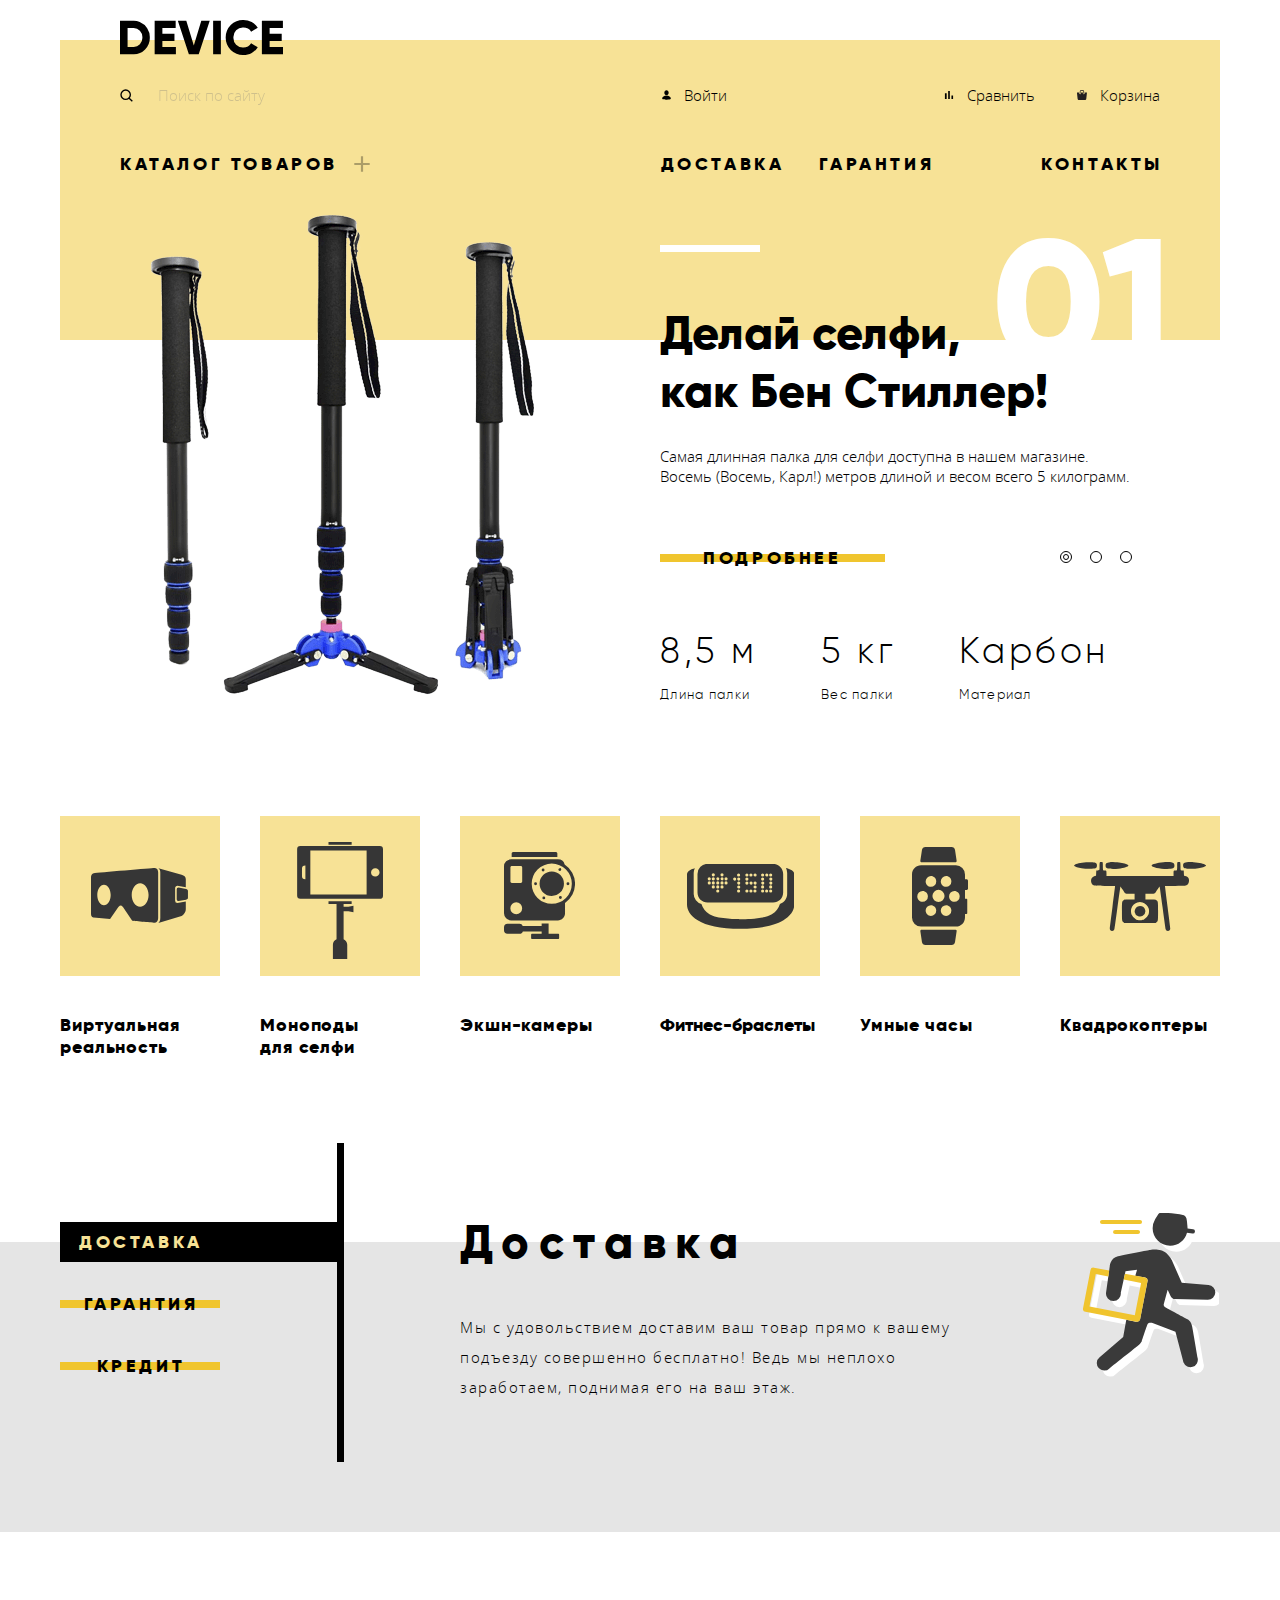
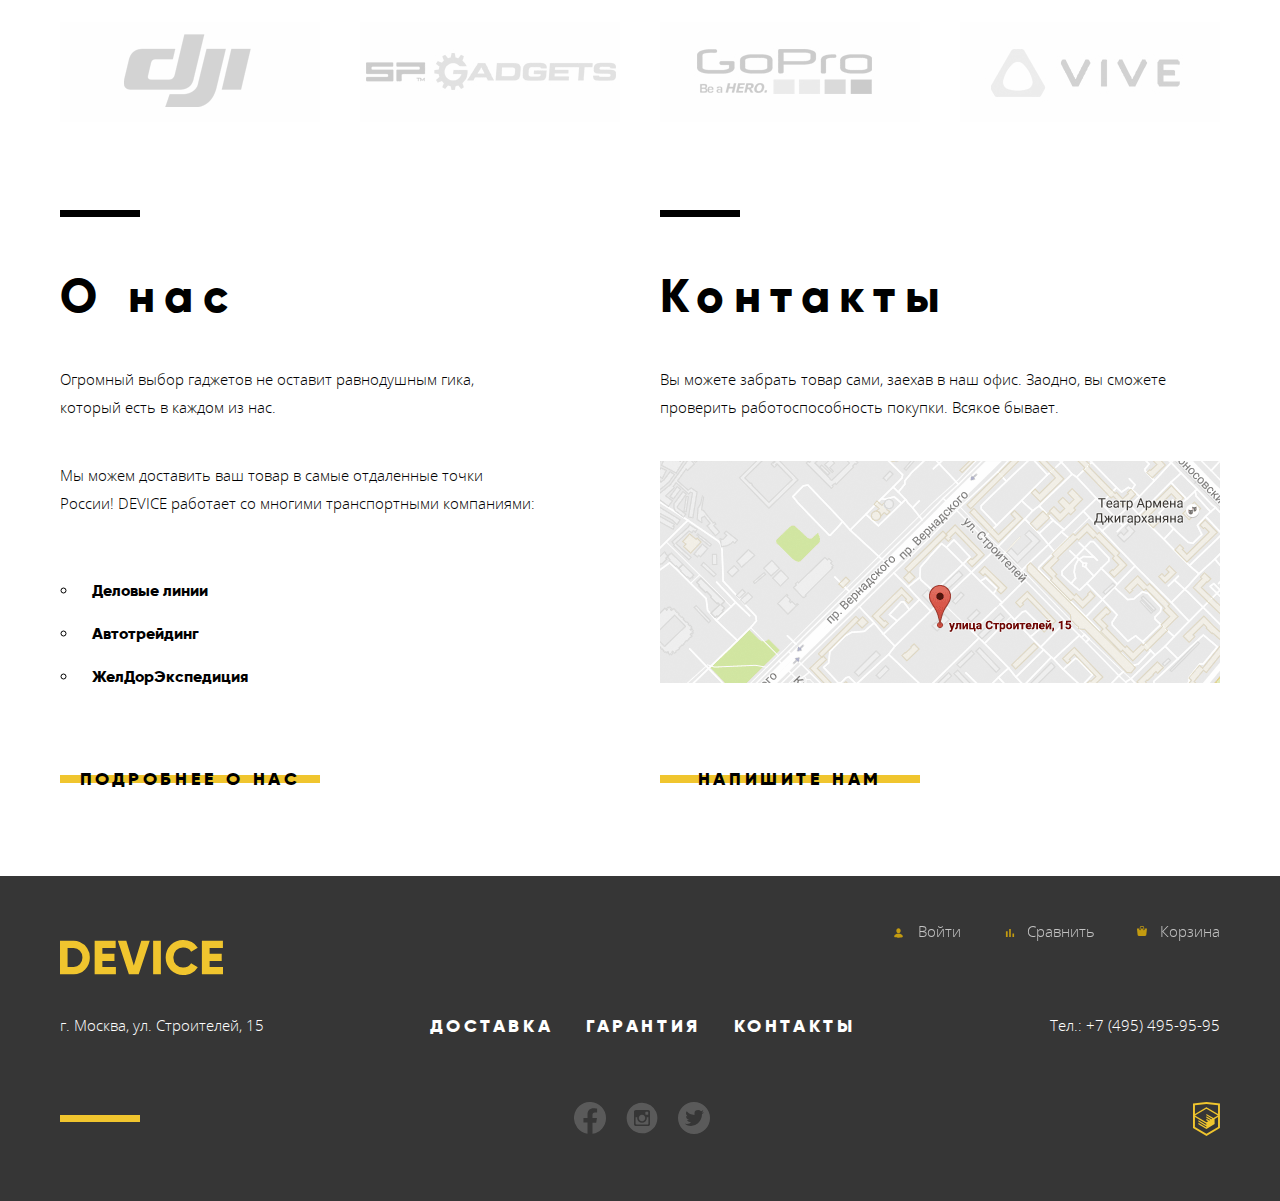
==== commit 2b041530: "Меняет opacity иконки у ссылки Каталог товаров" ====
--- a/index.html
+++ b/index.html
@@ -12,7 +12,7 @@
   <header class="main-header">
     <nav class="main-navigation container">
       <a class="main-header-logo"><svg role="img" aria-label="Логотип интернет-магазина «Девайс»" width="163" height="35" fill="none"><path fill="#000" fill-rule="evenodd" d="M-.15.7v33.6h13.53a15.72 15.72 0 0 0 11.72-4.82 16.46 16.46 0 0 0 4.71-11.98A16.46 16.46 0 0 0 19.75 1.88 15.72 15.72 0 0 0 13.38.7H-.15zm7.73 26.21V8.09h5.8a8.65 8.65 0 0 1 6.5 2.57 9.4 9.4 0 0 1 2.5 6.84 9.4 9.4 0 0 1-2.5 6.84 8.64 8.64 0 0 1-6.5 2.57h-5.8zm34.8-5.95h12.08v-7.3H42.38V8.09h13.29V.7H34.65v33.6H55.9v-7.39H42.38v-5.95zM78.72 34.3L89.74.7H81.3l-7.5 24.72L66.3.7h-8.45l11.02 33.6h9.85zm14.4 0h7.74V.7h-7.73v33.6zm38.62-1.41a15.5 15.5 0 0 0 6.04-5.7l-6.67-3.83a7.48 7.48 0 0 1-3.16 3.02 9.87 9.87 0 0 1-4.67 1.1 9.6 9.6 0 0 1-7.17-2.73 9.91 9.91 0 0 1-2.69-7.25 9.93 9.93 0 0 1 2.69-7.25 9.6 9.6 0 0 1 7.17-2.74 9.9 9.9 0 0 1 4.64 1.08 7.59 7.59 0 0 1 3.2 3.05l6.66-3.84a15.87 15.87 0 0 0-6.09-5.69 17.42 17.42 0 0 0-8.4-2.08 17.12 17.12 0 0 0-17.6 17.47 17.12 17.12 0 0 0 17.59 17.47c2.95.03 5.86-.69 8.46-2.08zm17.88-11.93h12.08v-7.3h-12.08V8.09h13.29V.7h-21.03v33.6h21.27v-7.39h-13.53v-5.95z" clip-rule="evenodd"/></svg></a>
-      <div class="main-navigation-wrapper">
+      <div class="main-navigation-inner">
         <form class="search-form" action="https://echo.htmlacademy.ru/" method="get">
           <label class="search-field" for="search-input"><span class="visually-hidden">Поиск по сайту</span></label>
           <input class="search-form-input" type="search" name="search" id="search-input" placeholder="Поиск по сайту">
@@ -28,7 +28,7 @@
       </div>
       <ul class="site-navigation">
         <li class="site-navigation-item site-navigation-catalog">
-          <a class="site-navigation-link" href="blank.html">Каталог товаров</a>
+          <a class="site-navigation-link navigation-link-catalog" href="blank.html">Каталог товаров</a>
           <ul class="site-navigation-submenu">
             <li>
               <ul class="submenu-column">
--- a/css/style.css
+++ b/css/style.css
@@ -127,7 +127,7 @@
   padding-bottom: 48px;
 }
 
-.main-navigation-wrapper {
+.main-navigation-inner {
   display: flex;
   align-items: center;
   padding: 0 60px;
@@ -180,12 +180,12 @@
   z-index: 2;
 }
 
-.site-navigation-catalog .site-navigation-link {
+.navigation-link-catalog {
   position: relative;
   padding-right: 38px;
 }
 
-.site-navigation-catalog .site-navigation-link::after {
+.navigation-link-catalog::after {
   content: '';
   position: absolute;
   right: 0;
@@ -194,6 +194,7 @@
   background-image: url(../img/icon-plus.svg);
   background-repeat: no-repeat;
   background-position: 0 6px;
+  opacity: 0.3;
 }
 
 .site-navigation-submenu {
@@ -234,7 +235,7 @@
   letter-spacing: 0.2em;
 }
 
-.site-navigation-link[href]:hover,
+.site-navigation-link[href]:not(::after):hover,
 .site-navigation-link[href]:focus,
 .submenu-link[href]:hover,
 .submenu-link[href]:focus {
